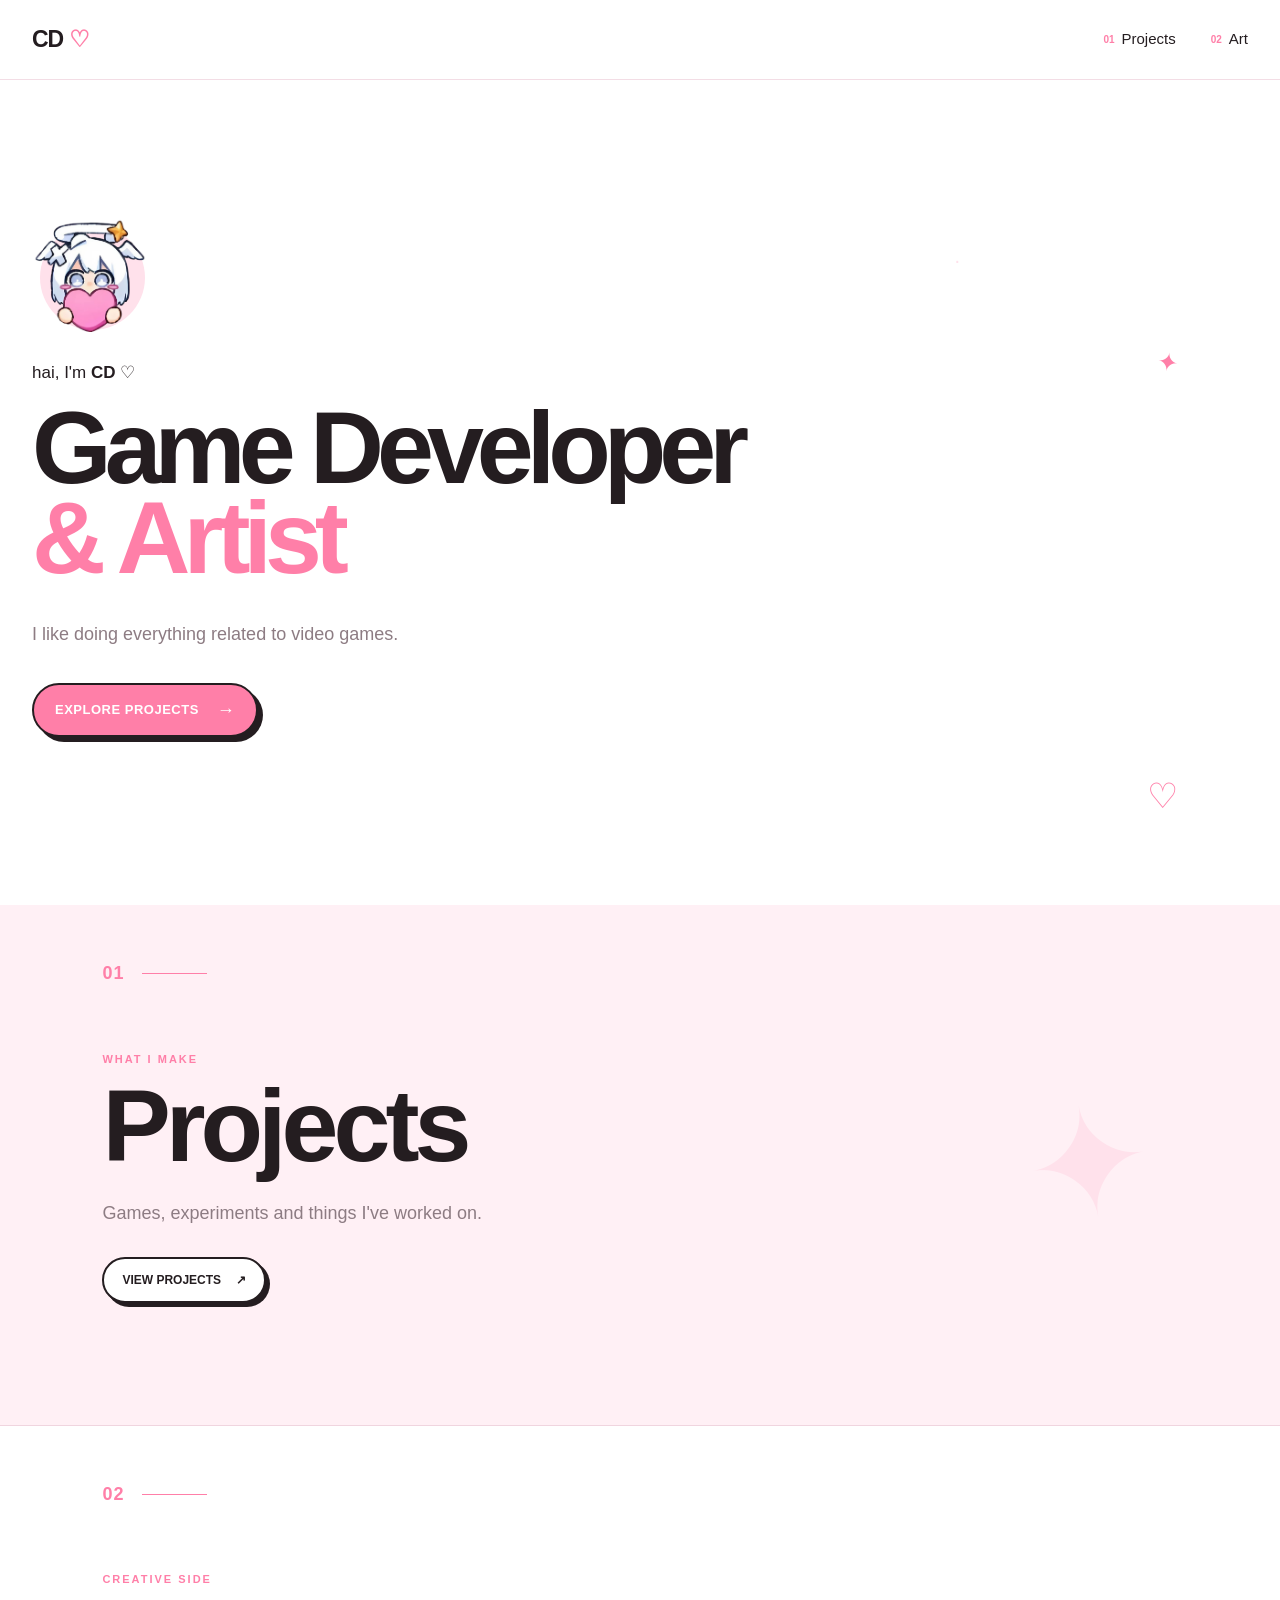
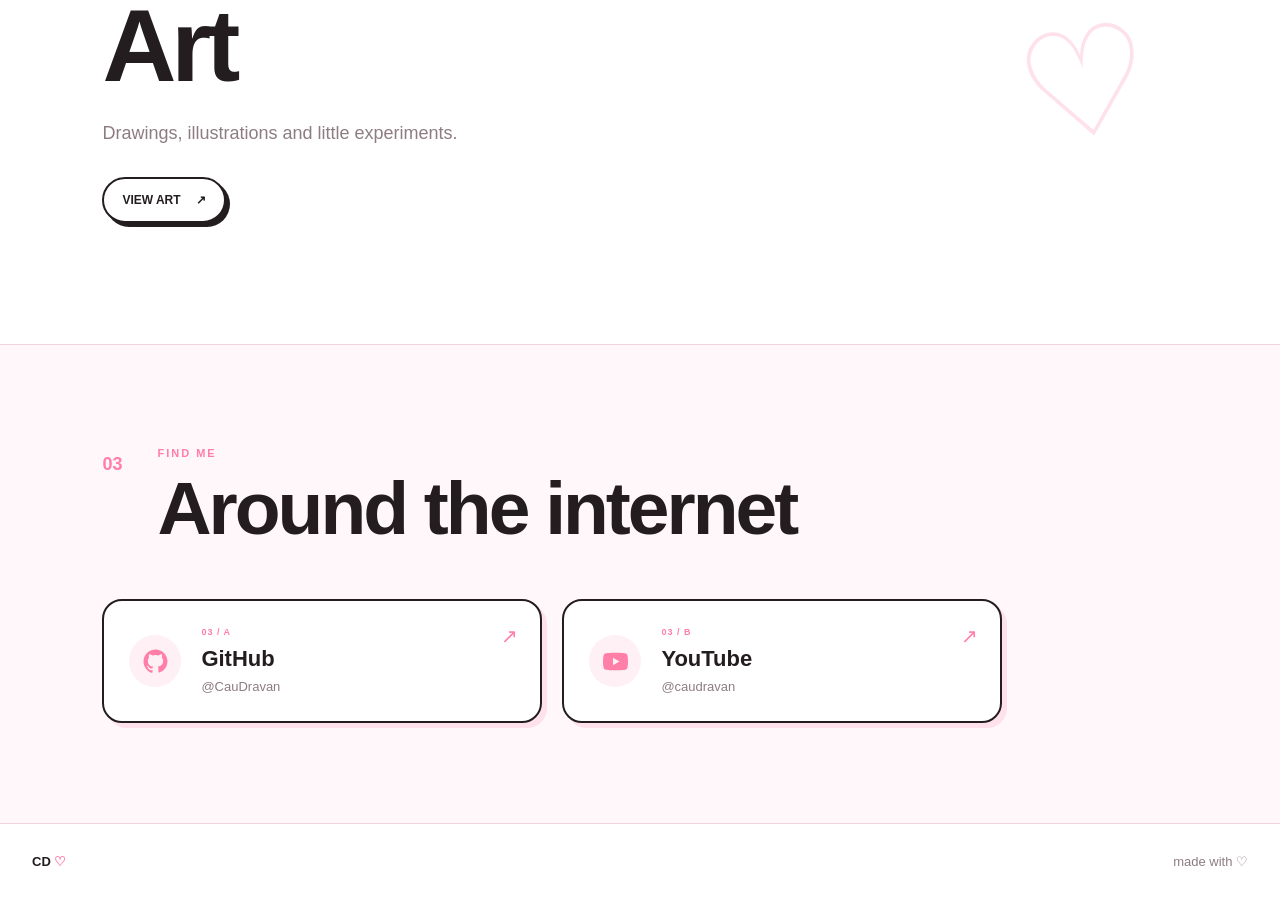
==== index.html @ 85214766 "Refactor code structure for improved readability and maintainability" ====
<!DOCTYPE html>
<html lang="en">
<head>
    <meta charset="UTF-8">
    <meta name="viewport" content="width=device-width, initial-scale=1.0">

    <title>CD ♡</title>

    <!-- Website Icon -->
    <link rel="icon" type="image/png" href="assets/favicon.png">

    <link rel="stylesheet" href="style.css">
</head>

<body>

    <!-- ==================== NAVBAR ==================== -->

    <header class="navbar">
        <a href="index.html" class="logo">
            CD <span>♡</span>
        </a>

        <nav class="nav-links">
            <a href="projects.html">
                <span class="nav-number">01</span>
                Projects
            </a>

            <a href="art.html">
                <span class="nav-number">02</span>
                Art
            </a>
        </nav>
    </header>


    <main>

        <!-- ==================== HERO ==================== -->

        <section class="hero">

            <!-- Decorations -->
            <span class="decoration decoration-1">✦</span>
            <span class="decoration decoration-2">♡</span>
            <span class="decoration decoration-3">·</span>

            <div class="hero-content">

                <div class="avatar-wrapper">
                    <div class="avatar-bg"></div>

                    <img
                        src="assets/avatar.png"
                        alt="CD avatar"
                        class="avatar"
                    >
                </div>

                <p class="hero-greeting">
                    hai, I'm <strong>CD</strong> ♡
                </p>

                <h1>
                    Game Developer
                    <br>
                    <span>& Artist</span>
                </h1>

                <p class="hero-description">
                    I like doing everything related to video games.
                </p>

                <a href="projects.html" class="main-button">
                    <span>EXPLORE PROJECTS</span>
                    <span class="button-arrow">→</span>
                </a>

            </div>

        </section>


        <!-- ==================== PROJECTS ==================== -->

        <section class="feature-section pink-section">

            <div class="section-number">
                01
            </div>

            <div class="section-content">

                <p class="section-label">
                    WHAT I MAKE
                </p>

                <h2>
                    Projects
                </h2>

                <p class="section-description">
                    Games, experiments and things
                    I've worked on.
                </p>

                <a href="projects.html" class="outline-button">
                    VIEW PROJECTS
                    <span>↗</span>
                </a>

            </div>

            <div class="section-decoration">
                ✦
            </div>

        </section>


        <!-- ==================== ART ==================== -->

        <section class="feature-section white-section">

            <div class="section-number">
                02
            </div>

            <div class="section-content">

                <p class="section-label">
                    CREATIVE SIDE
                </p>

                <h2>
                    Art
                </h2>

                <p class="section-description">
                    Drawings, illustrations and
                    little experiments.
                </p>

                <a href="art.html" class="outline-button pink-button">
                    VIEW ART
                    <span>↗</span>
                </a>

            </div>

            <div class="section-decoration">
                ♡
            </div>

        </section>


        <!-- ==================== SOCIAL ==================== -->

        <section class="social-section">

            <div class="social-title">
                <span>03</span>

                <div>
                    <p class="section-label">
                        FIND ME
                    </p>

                    <h2>
                        Around the internet
                    </h2>
                </div>
            </div>


            <div class="social-links">

                <!-- GitHub -->
                <a
                    href="https://github.com/CauDravan"
                    target="_blank"
                    rel="noopener noreferrer"
                    class="social-card"
                >

                    <div class="social-icon">
                        <svg
                            viewBox="0 0 24 24"
                            fill="currentColor"
                            aria-hidden="true"
                        >
                            <path d="M12 .5C5.65.5.5 5.65.5 12c0 5.08 3.29 9.39 7.86 10.91.57.1.78-.25.78-.55v-2.13c-3.2.7-3.87-1.54-3.87-1.54-.52-1.33-1.28-1.68-1.28-1.68-1.04-.71.08-.7.08-.7 1.15.08 1.76 1.18 1.76 1.18 1.02 1.75 2.67 1.25 3.32.95.1-.74.4-1.25.73-1.54-2.55-.29-5.23-1.28-5.23-5.69 0-1.26.45-2.29 1.18-3.1-.12-.29-.51-1.47.11-3.06 0 0 .96-.31 3.15 1.18a10.9 10.9 0 0 1 5.74 0c2.19-1.49 3.15-1.18 3.15-1.18.62 1.59.23 2.77.11 3.06.73.81 1.18 1.84 1.18 3.1 0 4.42-2.69 5.39-5.25 5.67.41.35.78 1.04.78 2.1v3.11c0 .3.21.65.79.54A11.51 11.51 0 0 0 23.5 12C23.5 5.65 18.35.5 12 .5Z"/>
                        </svg>
                    </div>

                    <div class="social-info">
                        <span class="social-number">03 / A</span>
                        <h3>GitHub</h3>
                        <p>@CauDravan</p>
                    </div>

                    <span class="social-arrow">↗</span>

                </a>


                <!-- YouTube -->
                <a
                    href="https://www.youtube.com/@caudravan"
                    target="_blank"
                    rel="noopener noreferrer"
                    class="social-card"
                >

                    <div class="social-icon">
                        <svg
                            viewBox="0 0 24 24"
                            fill="currentColor"
                            aria-hidden="true"
                        >
                            <path d="M23.5 6.2a3 3 0 0 0-2.11-2.12C19.53 3.5 12 3.5 12 3.5s-7.53 0-9.39.58A3 3 0 0 0 .5 6.2 31.2 31.2 0 0 0 0 12a31.2 31.2 0 0 0 .5 5.8 3 3 0 0 0 2.11 2.12c1.86.58 9.39.58 9.39.58s7.53 0 9.39-.58a3 3 0 0 0 2.11-2.12A31.2 31.2 0 0 0 24 12a31.2 31.2 0 0 0-.5-5.8ZM9.6 15.5v-7l6.2 3.5-6.2 3.5Z"/>
                        </svg>
                    </div>

                    <div class="social-info">
                        <span class="social-number">03 / B</span>
                        <h3>YouTube</h3>
                        <p>@caudravan</p>
                    </div>

                    <span class="social-arrow">↗</span>

                </a>

            </div>

        </section>


        <!-- ==================== FOOTER ==================== -->

        <footer>

            <div class="footer-left">
                CD <span>♡</span>
            </div>

            <div class="footer-right">
                made with ♡
            </div>

        </footer>

    </main>


    <script src="script.js"></script>

</body>
</html>
---- style.css ----
/* =========================================================
   RESET
========================================================= */

* {
    margin: 0;
    padding: 0;
    box-sizing: border-box;
}

html {
    scroll-behavior: smooth;
}

body {
    font-family: Arial, Helvetica, sans-serif;

    background: #ffffff;
    color: #241d20;

    line-height: 1.5;

    overflow-x: hidden;
}

a {
    color: inherit;
    text-decoration: none;
}


/* =========================================================
   COLORS
========================================================= */

:root {
    --pink: #ff7fa8;
    --pink-dark: #e95f8d;

    --pink-light: #fff0f5;
    --pink-soft: #ffe1eb;

    --text: #241d20;
    --muted: #8d7c83;

    --border: #f0d5df;

    --white: #ffffff;
}


/* =========================================================
   NAVBAR
========================================================= */

.navbar {
    position: sticky;
    top: 0;

    z-index: 1000;

    width: 100%;

    display: flex;
    align-items: center;
    justify-content: space-between;

    padding: 22px 32px;

    background: rgba(255, 255, 255, 0.88);

    backdrop-filter: blur(14px);
    -webkit-backdrop-filter: blur(14px);

    border-bottom: 1px solid rgba(240, 213, 223, 0.8);
}

.logo {
    font-size: 23px;
    font-weight: 700;

    letter-spacing: -1px;

    transition: 0.2s ease;
}

.logo span {
    color: var(--pink);
}

.logo:hover {
    transform: translateY(-2px);
}

.nav-links {
    display: flex;
    align-items: center;
    gap: 35px;
}

.nav-links a {
    position: relative;

    font-size: 15px;
    font-weight: 500;

    display: flex;
    align-items: center;
    gap: 7px;

    transition: 0.2s ease;
}

.nav-number {
    font-size: 10px;

    color: var(--pink);

    font-weight: 700;
}

.nav-links a::after {
    content: "";

    position: absolute;

    left: 0;
    bottom: -7px;

    width: 0;
    height: 2px;

    background: var(--pink);

    transition: width 0.2s ease;
}

.nav-links a:hover {
    color: var(--pink-dark);
}

.nav-links a:hover::after {
    width: 100%;
}


/* =========================================================
   HERO
========================================================= */

.hero {
    position: relative;

    min-height: calc(100vh - 75px);

    display: flex;
    align-items: center;

    padding: 90px 32px 120px;

    overflow: hidden;
}

.hero-content {
    position: relative;

    max-width: 1100px;

    margin-left: 0;
}


/* Avatar */

.avatar-wrapper {
    position: relative;

    width: 115px;
    height: 115px;

    margin-bottom: 28px;
}

.avatar-bg {
    position: absolute;

    width: 105px;
    height: 105px;

    top: 8px;
    left: 8px;

    background: var(--pink-soft);

    border-radius: 50%;
}

.avatar {
    position: relative;

    width: 115px;
    height: 115px;

    object-fit: contain;

    z-index: 2;
}


/* Greeting */

.hero-greeting {
    font-size: 17px;

    margin-bottom: 17px;

    color: var(--text);
}

.hero-greeting strong {
    font-weight: 700;
}


/* Hero title */

.hero h1 {
    font-size: clamp(65px, 8vw, 125px);

    line-height: 0.88;

    letter-spacing: -7px;

    font-weight: 800;

    margin-bottom: 38px;
}

.hero h1 span {
    color: var(--pink);
}


/* Description */

.hero-description {
    max-width: 500px;

    font-size: 18px;

    color: var(--muted);

    margin-bottom: 35px;
}


/* =========================================================
   MAIN BUTTON
========================================================= */

.main-button {
    display: inline-flex;

    align-items: center;
    justify-content: center;

    gap: 18px;

    padding: 15px 21px;

    background: var(--pink);

    color: white;

    border: 2px solid var(--text);

    border-radius: 999px;

    font-size: 13px;
    font-weight: 700;

    letter-spacing: 0.5px;

    box-shadow: 5px 5px 0 var(--text);

    transition:
        transform 0.2s ease,
        box-shadow 0.2s ease,
        background 0.2s ease;
}

.main-button:hover {
    background: var(--pink-dark);

    transform: translate(3px, 3px);

    box-shadow: 2px 2px 0 var(--text);
}

.button-arrow {
    font-size: 18px;

    line-height: 1;

    transition: transform 0.2s ease;
}

.main-button:hover .button-arrow {
    transform: translateX(4px);
}


/* =========================================================
   DECORATIONS
========================================================= */

.decoration {
    position: absolute;

    color: var(--pink);

    user-select: none;
}

.decoration-1 {
    top: 32%;
    right: 8%;

    font-size: 25px;

    transform: rotate(10deg);
}

.decoration-2 {
    right: 8%;
    bottom: 10%;

    font-size: 35px;
}

.decoration-3 {
    top: 20%;
    right: 25%;

    font-size: 20px;

    color: var(--pink-soft);
}


/* =========================================================
   FEATURE SECTIONS
========================================================= */

.feature-section {
    position: relative;

    min-height: 520px;

    display: flex;
    align-items: center;

    padding: 90px 8vw;

    overflow: hidden;
}


/* Pink section */

.pink-section {
    background: var(--pink-light);
}


/* White section */

.white-section {
    background: white;

    border-top: 1px solid var(--border);
    border-bottom: 1px solid var(--border);
}


/* Section number */

.section-number {
    position: absolute;

    top: 55px;
    left: 8vw;

    font-size: 18px;

    color: var(--pink);

    font-weight: 700;

    letter-spacing: 1px;
}

.section-number::after {
    content: "";

    display: inline-block;

    width: 65px;
    height: 1px;

    margin-left: 12px;

    vertical-align: middle;

    background: var(--pink);
}


/* Content */

.section-content {
    max-width: 600px;

    margin-top: 25px;
}

.section-label {
    font-size: 11px;

    font-weight: 700;

    letter-spacing: 2px;

    color: var(--pink);

    margin-bottom: 12px;
}

.section-content h2 {
    font-size: clamp(60px, 8vw, 110px);

    line-height: 0.9;

    letter-spacing: -5px;

    margin-bottom: 28px;
}

.section-description {
    max-width: 400px;

    font-size: 18px;

    color: var(--muted);

    margin-bottom: 30px;
}


/* =========================================================
   OUTLINE BUTTON
========================================================= */

.outline-button {
    display: inline-flex;

    align-items: center;
    gap: 15px;

    padding: 12px 18px;

    border: 2px solid var(--text);

    border-radius: 999px;

    font-size: 12px;

    font-weight: 700;

    background: white;

    box-shadow: 4px 4px 0 var(--text);

    transition:
        transform 0.2s ease,
        box-shadow 0.2s ease,
        background 0.2s ease;
}

.outline-button:hover {
    transform: translate(3px, 3px);

    box-shadow: 1px 1px 0 var(--text);

    background: var(--pink);
    color: white;
}

.pink-button:hover {
    background: var(--pink);
}


/* Section decoration */

.section-decoration {
    position: absolute;

    right: 10vw;

    font-size: 150px;

    color: var(--pink-soft);

    transform: rotate(-10deg);

    user-select: none;
}


/* =========================================================
   SOCIAL
========================================================= */

.social-section {
    padding: 100px 8vw;

    background: #fff7fa;
}

.social-title {
    display: flex;
    align-items: flex-start;

    gap: 35px;

    margin-bottom: 55px;
}

.social-title > span {
    font-size: 18px;

    color: var(--pink);

    font-weight: 700;

    padding-top: 6px;
}

.social-title h2 {
    font-size: clamp(40px, 6vw, 75px);

    line-height: 0.95;

    letter-spacing: -3px;
}


/* Social cards */

.social-links {
    display: grid;

    grid-template-columns: repeat(2, 1fr);

    gap: 20px;

    max-width: 900px;
}

.social-card {
    position: relative;

    display: flex;
    align-items: center;

    gap: 20px;

    padding: 25px;

    background: white;

    border: 2px solid var(--text);

    border-radius: 20px;

    box-shadow: 5px 5px 0 var(--pink-soft);

    transition:
        transform 0.2s ease,
        box-shadow 0.2s ease;
}

.social-card:hover {
    transform: translate(3px, 3px);

    box-shadow: 2px 2px 0 var(--pink);
}


/* Social icon */

.social-icon {
    width: 52px;
    height: 52px;

    display: flex;
    align-items: center;
    justify-content: center;

    flex-shrink: 0;

    background: var(--pink-light);

    border-radius: 50%;

    color: var(--pink);
}

.social-icon svg {
    width: 25px;
    height: 25px;
}


/* Social text */

.social-info {
    display: flex;
    flex-direction: column;
}

.social-number {
    font-size: 9px;

    color: var(--pink);

    font-weight: 700;

    letter-spacing: 1px;

    margin-bottom: 2px;
}

.social-info h3 {
    font-size: 22px;

    margin-bottom: 2px;
}

.social-info p {
    font-size: 13px;

    color: var(--muted);
}


/* Arrow */

.social-arrow {
    position: absolute;

    top: 20px;
    right: 22px;

    font-size: 20px;

    color: var(--pink);

    transition: transform 0.2s ease;
}

.social-card:hover .social-arrow {
    transform: translate(3px, -3px);
}


/* =========================================================
   FOOTER
========================================================= */

footer {
    display: flex;
    align-items: center;
    justify-content: space-between;

    padding: 28px 32px;

    background: white;

    border-top: 1px solid var(--border);

    font-size: 13px;
}

.footer-left {
    font-weight: 700;
}

.footer-left span {
    color: var(--pink);
}

.footer-right {
    color: var(--muted);
}


/* =========================================================
   MOBILE
========================================================= */

@media (max-width: 700px) {

    .navbar {
        padding: 18px 20px;
    }

    .nav-links {
        gap: 18px;
    }

    .nav-links a {
        font-size: 13px;
    }

    .nav-number {
        display: none;
    }


    /* Hero */

    .hero {
        min-height: auto;

        padding: 70px 22px 100px;
    }

    .hero h1 {
        font-size: clamp(54px, 16vw, 90px);

        letter-spacing: -4px;

        line-height: 0.9;
    }

    .hero-description {
        font-size: 16px;
    }

    .avatar-wrapper {
        width: 90px;
        height: 90px;
    }

    .avatar {
        width: 90px;
        height: 90px;
    }

    .avatar-bg {
        width: 82px;
        height: 82px;
    }


    /* Decorations */

    .decoration-1 {
        right: 10%;
        top: 40%;
    }

    .decoration-2 {
        right: 10%;
        bottom: 5%;
    }

    .decoration-3 {
        display: none;
    }


    /* Sections */

    .feature-section {
        min-height: 450px;

        padding: 90px 22px;
    }

    .section-number {
        left: 22px;
        top: 35px;
    }

    .section-content h2 {
        font-size: 70px;

        letter-spacing: -4px;
    }

    .section-decoration {
        right: 8%;

        font-size: 90px;
    }


    /* Social */

    .social-section {
        padding: 80px 22px;
    }

    .social-title {
        gap: 18px;
    }

    .social-title h2 {
        font-size: 48px;
    }

    .social-links {
        grid-template-columns: 1fr;
    }


    /* Footer */

    footer {
        padding: 25px 22px;
    }
}

.navbar.scrolled {
    box-shadow: 0 5px 20px rgba(80, 40, 50, 0.06);
}
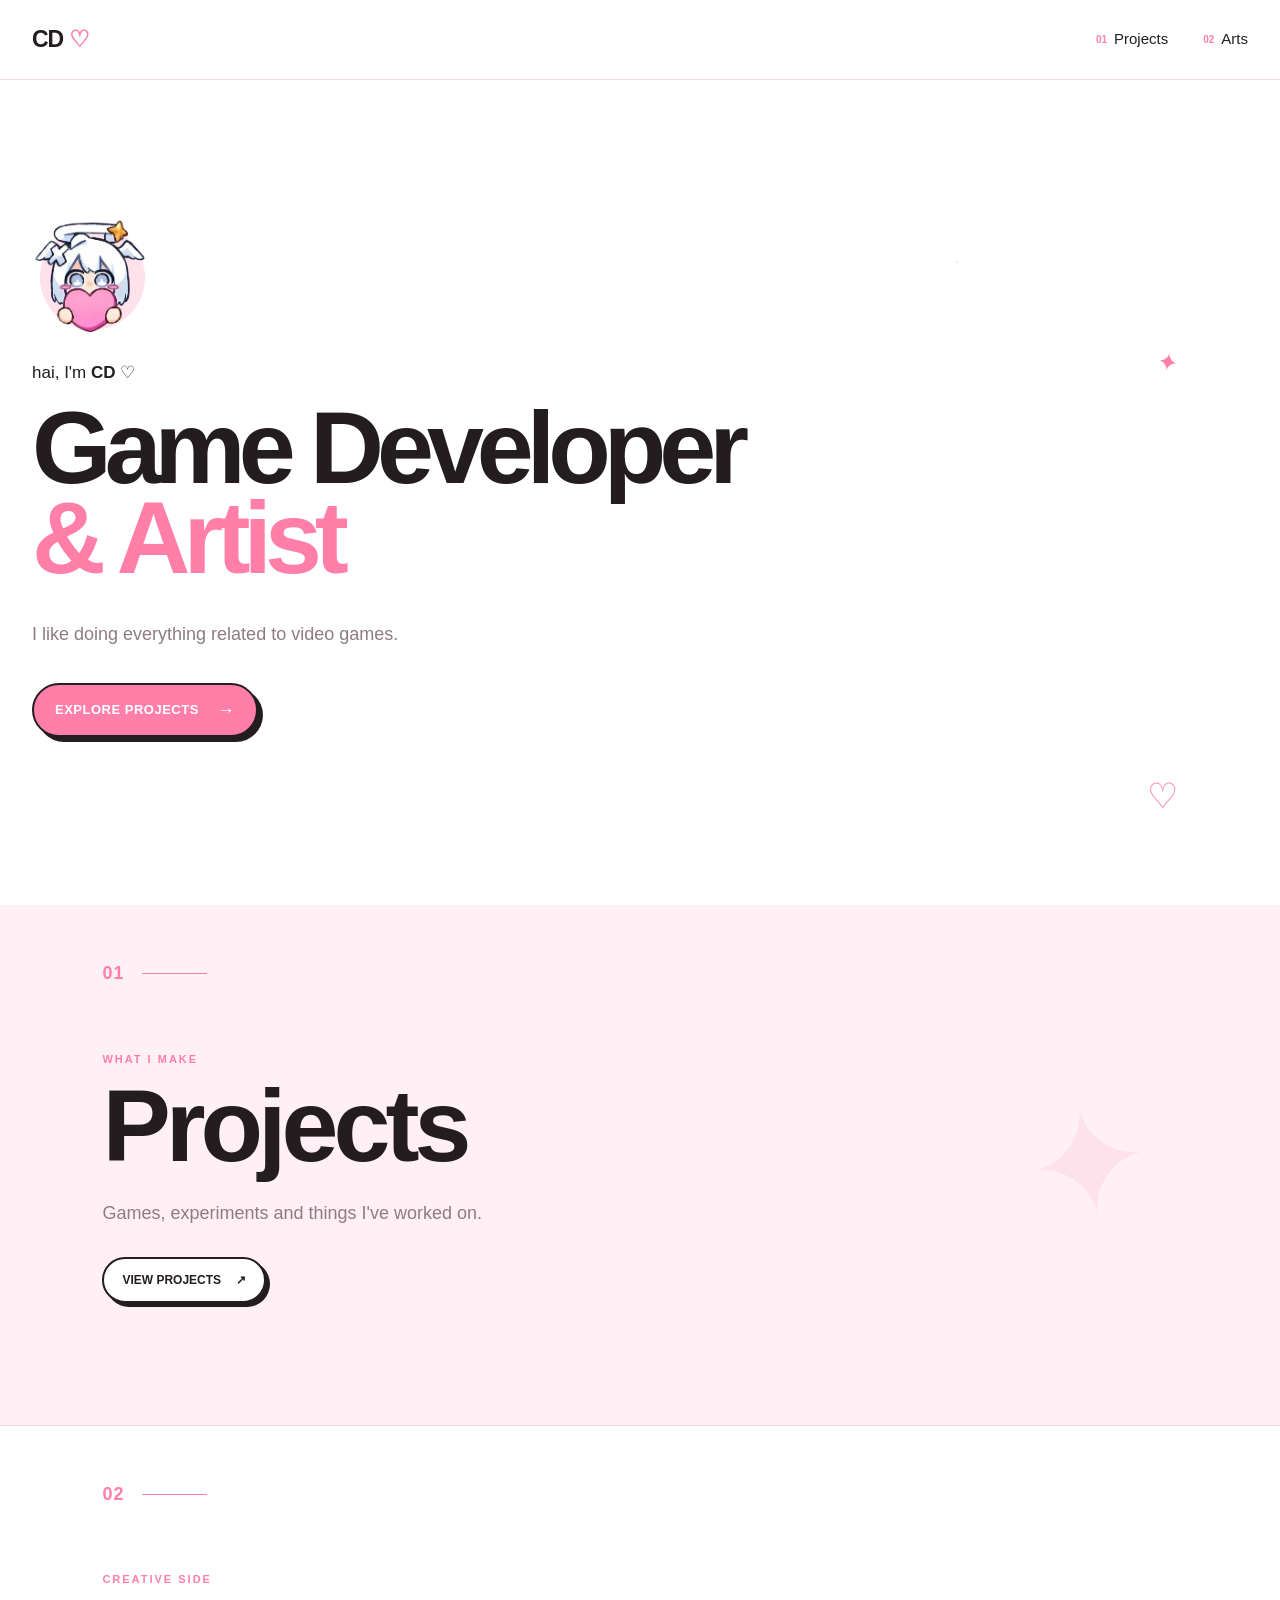
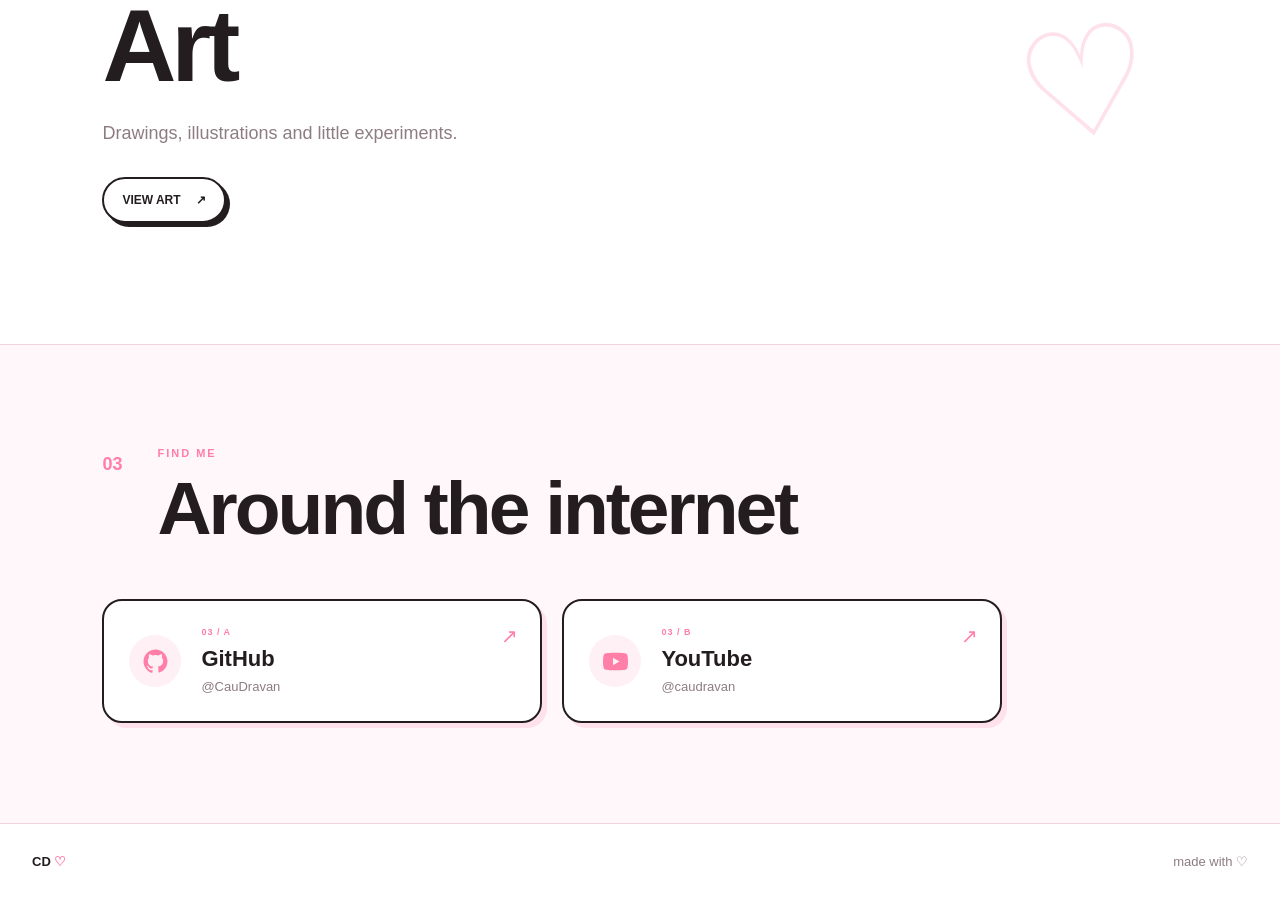
==== commit 92585d77: "Fix typo in URL path for My Avatar(2024) in arts.json and update navigation link text in index.html" ====
--- a/index.html
+++ b/index.html
@@ -27,9 +27,9 @@
                 Projects
             </a>
 
-            <a href="art.html">
+            <a href="arts.html">
                 <span class="nav-number">02</span>
-                Art
+                Arts
             </a>
         </nav>
     </header>
@@ -142,7 +142,7 @@
                     little experiments.
                 </p>
 
-                <a href="art.html" class="outline-button pink-button">
+                <a href="arts.html" class="outline-button pink-button">
                     VIEW ART
                     <span>↗</span>
                 </a>
--- a/style.css
+++ b/style.css
@@ -1,7 +1,3 @@
-/* =========================================================
-   RESET
-========================================================= */
-
 * {
     margin: 0;
     padding: 0;
@@ -14,12 +10,9 @@
 
 body {
     font-family: Arial, Helvetica, sans-serif;
-
     background: #ffffff;
     color: #241d20;
-
     line-height: 1.5;
-
     overflow-x: hidden;
 }
 
@@ -28,6 +21,10 @@
     text-decoration: none;
 }
 
+img {
+    max-width: 100%;
+}
+
 
 /* =========================================================
    COLORS
@@ -36,15 +33,12 @@
 :root {
     --pink: #ff7fa8;
     --pink-dark: #e95f8d;
-
     --pink-light: #fff0f5;
     --pink-soft: #ffe1eb;
 
     --text: #241d20;
     --muted: #8d7c83;
-
     --border: #f0d5df;
-
     --white: #ffffff;
 }
 
@@ -56,7 +50,6 @@
 .navbar {
     position: sticky;
     top: 0;
-
     z-index: 1000;
 
     width: 100%;
@@ -68,7 +61,6 @@
     padding: 22px 32px;
 
     background: rgba(255, 255, 255, 0.88);
-
     backdrop-filter: blur(14px);
     -webkit-backdrop-filter: blur(14px);
 
@@ -78,9 +70,7 @@
 .logo {
     font-size: 23px;
     font-weight: 700;
-
     letter-spacing: -1px;
-
     transition: 0.2s ease;
 }
 
@@ -101,21 +91,19 @@
 .nav-links a {
     position: relative;
 
+    display: flex;
+    align-items: center;
+    gap: 7px;
+
     font-size: 15px;
     font-weight: 500;
 
-    display: flex;
-    align-items: center;
-    gap: 7px;
-
     transition: 0.2s ease;
 }
 
 .nav-number {
     font-size: 10px;
-
-    color: var(--pink);
-
+    color: var(--pink);
     font-weight: 700;
 }
 
@@ -123,7 +111,6 @@
     content: "";
 
     position: absolute;
-
     left: 0;
     bottom: -7px;
 
@@ -139,18 +126,23 @@
     color: var(--pink-dark);
 }
 
-.nav-links a:hover::after {
+.nav-links a:hover::after,
+.nav-links a.active::after {
     width: 100%;
 }
 
+.nav-links a.active {
+    color: var(--pink-dark);
+}
+
 
 /* =========================================================
-   HERO
+   HOMEPAGE COMPATIBILITY
+   Keep the existing index.html visual language.
 ========================================================= */
 
 .hero {
     position: relative;
-
     min-height: calc(100vh - 75px);
 
     display: flex;
@@ -163,21 +155,14 @@
 
 .hero-content {
     position: relative;
-
     max-width: 1100px;
-
     margin-left: 0;
 }
-
-
-/* Avatar */
 
 .avatar-wrapper {
     position: relative;
-
     width: 115px;
     height: 115px;
-
     margin-bottom: 28px;
 }
 
@@ -191,7 +176,6 @@
     left: 8px;
 
     background: var(--pink-soft);
-
     border-radius: 50%;
 }
 
@@ -202,86 +186,54 @@
     height: 115px;
 
     object-fit: contain;
-
     z-index: 2;
 }
-
-
-/* Greeting */
 
 .hero-greeting {
     font-size: 17px;
-
     margin-bottom: 17px;
-
-    color: var(--text);
 }
 
 .hero-greeting strong {
     font-weight: 700;
 }
-
-
-/* Hero title */
 
 .hero h1 {
     font-size: clamp(65px, 8vw, 125px);
-
     line-height: 0.88;
-
     letter-spacing: -7px;
-
     font-weight: 800;
-
     margin-bottom: 38px;
 }
 
 .hero h1 span {
     color: var(--pink);
 }
-
-
-/* Description */
 
 .hero-description {
     max-width: 500px;
-
     font-size: 18px;
-
     color: var(--muted);
-
     margin-bottom: 35px;
 }
 
-
-/* =========================================================
-   MAIN BUTTON
-========================================================= */
-
-.main-button {
+.main-button,
+.outline-button {
     display: inline-flex;
-
     align-items: center;
     justify-content: center;
-
-    gap: 18px;
-
-    padding: 15px 21px;
-
-    background: var(--pink);
-
-    color: white;
+    gap: 15px;
+
+    padding: 12px 18px;
 
     border: 2px solid var(--text);
-
     border-radius: 999px;
 
-    font-size: 13px;
-    font-weight: 700;
-
-    letter-spacing: 0.5px;
-
-    box-shadow: 5px 5px 0 var(--text);
+    font-size: 12px;
+    font-weight: 700;
+
+    background: white;
+    box-shadow: 4px 4px 0 var(--text);
 
     transition:
         transform 0.2s ease,
@@ -289,19 +241,29 @@
         background 0.2s ease;
 }
 
+.main-button {
+    gap: 18px;
+    padding: 15px 21px;
+    background: var(--pink);
+    color: white;
+    font-size: 13px;
+    letter-spacing: 0.5px;
+    box-shadow: 5px 5px 0 var(--text);
+}
+
+.main-button:hover,
+.outline-button:hover {
+    transform: translate(3px, 3px);
+    box-shadow: 1px 1px 0 var(--text);
+}
+
 .main-button:hover {
     background: var(--pink-dark);
-
-    transform: translate(3px, 3px);
-
-    box-shadow: 2px 2px 0 var(--text);
 }
 
 .button-arrow {
     font-size: 18px;
-
     line-height: 1;
-
     transition: transform 0.2s ease;
 }
 
@@ -309,94 +271,61 @@
     transform: translateX(4px);
 }
 
-
-/* =========================================================
-   DECORATIONS
-========================================================= */
-
 .decoration {
     position: absolute;
-
-    color: var(--pink);
-
+    color: var(--pink);
     user-select: none;
 }
 
 .decoration-1 {
     top: 32%;
     right: 8%;
-
     font-size: 25px;
-
     transform: rotate(10deg);
 }
 
 .decoration-2 {
     right: 8%;
     bottom: 10%;
-
     font-size: 35px;
 }
 
 .decoration-3 {
     top: 20%;
     right: 25%;
-
     font-size: 20px;
-
     color: var(--pink-soft);
 }
-
-
-/* =========================================================
-   FEATURE SECTIONS
-========================================================= */
 
 .feature-section {
     position: relative;
-
     min-height: 520px;
 
     display: flex;
     align-items: center;
 
     padding: 90px 8vw;
-
     overflow: hidden;
 }
-
-
-/* Pink section */
 
 .pink-section {
     background: var(--pink-light);
 }
 
-
-/* White section */
-
 .white-section {
     background: white;
-
     border-top: 1px solid var(--border);
     border-bottom: 1px solid var(--border);
 }
 
-
-/* Section number */
-
 .section-number {
     position: absolute;
-
     top: 55px;
     left: 8vw;
 
     font-size: 18px;
-
-    color: var(--pink);
-
-    font-weight: 700;
-
+    color: var(--pink);
+    font-weight: 700;
     letter-spacing: 1px;
 }
 
@@ -409,162 +338,76 @@
     height: 1px;
 
     margin-left: 12px;
-
     vertical-align: middle;
 
     background: var(--pink);
 }
-
-
-/* Content */
 
 .section-content {
     max-width: 600px;
-
     margin-top: 25px;
 }
 
 .section-label {
     font-size: 11px;
-
-    font-weight: 700;
-
+    font-weight: 700;
     letter-spacing: 2px;
-
-    color: var(--pink);
-
+    color: var(--pink);
     margin-bottom: 12px;
 }
 
 .section-content h2 {
     font-size: clamp(60px, 8vw, 110px);
-
     line-height: 0.9;
-
     letter-spacing: -5px;
-
     margin-bottom: 28px;
 }
 
 .section-description {
     max-width: 400px;
-
     font-size: 18px;
-
     color: var(--muted);
-
     margin-bottom: 30px;
 }
-
-
-/* =========================================================
-   OUTLINE BUTTON
-========================================================= */
-
-.outline-button {
-    display: inline-flex;
-
-    align-items: center;
-    gap: 15px;
-
-    padding: 12px 18px;
-
-    border: 2px solid var(--text);
-
-    border-radius: 999px;
-
-    font-size: 12px;
-
-    font-weight: 700;
-
-    background: white;
-
-    box-shadow: 4px 4px 0 var(--text);
-
-    transition:
-        transform 0.2s ease,
-        box-shadow 0.2s ease,
-        background 0.2s ease;
-}
-
-.outline-button:hover {
-    transform: translate(3px, 3px);
-
-    box-shadow: 1px 1px 0 var(--text);
-
-    background: var(--pink);
-    color: white;
-}
-
-.pink-button:hover {
-    background: var(--pink);
-}
-
-
-/* Section decoration */
 
 .section-decoration {
     position: absolute;
-
     right: 10vw;
-
     font-size: 150px;
-
     color: var(--pink-soft);
-
     transform: rotate(-10deg);
-
     user-select: none;
 }
-
-
-/* =========================================================
-   SOCIAL
-========================================================= */
 
 .social-section {
     padding: 100px 8vw;
-
     background: #fff7fa;
 }
 
 .social-title {
     display: flex;
     align-items: flex-start;
-
     gap: 35px;
-
     margin-bottom: 55px;
 }
 
 .social-title > span {
     font-size: 18px;
-
-    color: var(--pink);
-
-    font-weight: 700;
-
+    color: var(--pink);
+    font-weight: 700;
     padding-top: 6px;
 }
 
 .social-title h2 {
     font-size: clamp(40px, 6vw, 75px);
-
     line-height: 0.95;
-
     letter-spacing: -3px;
 }
-
-
-/* Social cards */
 
 .social-links {
     display: grid;
-
     grid-template-columns: repeat(2, 1fr);
-
     gap: 20px;
-
     max-width: 900px;
 }
 
@@ -573,15 +416,12 @@
 
     display: flex;
     align-items: center;
-
     gap: 20px;
 
     padding: 25px;
 
     background: white;
-
     border: 2px solid var(--text);
-
     border-radius: 20px;
 
     box-shadow: 5px 5px 0 var(--pink-soft);
@@ -593,12 +433,8 @@
 
 .social-card:hover {
     transform: translate(3px, 3px);
-
     box-shadow: 2px 2px 0 var(--pink);
 }
-
-
-/* Social icon */
 
 .social-icon {
     width: 52px;
@@ -607,13 +443,10 @@
     display: flex;
     align-items: center;
     justify-content: center;
-
     flex-shrink: 0;
 
     background: var(--pink-light);
-
     border-radius: 50%;
-
     color: var(--pink);
 }
 
@@ -622,9 +455,6 @@
     height: 25px;
 }
 
-
-/* Social text */
-
 .social-info {
     display: flex;
     flex-direction: column;
@@ -632,39 +462,28 @@
 
 .social-number {
     font-size: 9px;
-
-    color: var(--pink);
-
-    font-weight: 700;
-
+    color: var(--pink);
+    font-weight: 700;
     letter-spacing: 1px;
-
     margin-bottom: 2px;
 }
 
 .social-info h3 {
     font-size: 22px;
-
     margin-bottom: 2px;
 }
 
 .social-info p {
     font-size: 13px;
-
     color: var(--muted);
 }
-
-
-/* Arrow */
 
 .social-arrow {
     position: absolute;
-
     top: 20px;
     right: 22px;
 
     font-size: 20px;
-
     color: var(--pink);
 
     transition: transform 0.2s ease;
@@ -687,7 +506,6 @@
     padding: 28px 32px;
 
     background: white;
-
     border-top: 1px solid var(--border);
 
     font-size: 13px;
@@ -707,8 +525,360 @@
 
 
 /* =========================================================
-   MOBILE
+   LISTING HEADER
 ========================================================= */
+
+.listing-header {
+    display: flex;
+    align-items: flex-start;
+    gap: 35px;
+
+    padding: 100px 8vw 55px;
+}
+
+.listing-number {
+    font-size: 18px;
+    color: var(--pink);
+    font-weight: 700;
+    padding-top: 8px;
+}
+
+.listing-number::after {
+    content: "";
+
+    display: inline-block;
+
+    width: 60px;
+    height: 1px;
+
+    margin-left: 12px;
+    vertical-align: middle;
+
+    background: var(--pink);
+}
+
+.listing-header h1 {
+    font-size: clamp(65px, 9vw, 120px);
+    line-height: 0.85;
+    letter-spacing: -6px;
+}
+
+
+/* =========================================================
+   SEARCH
+========================================================= */
+
+.search-section {
+    padding: 0 8vw 55px;
+}
+
+.search-box {
+    position: relative;
+    max-width: 700px;
+}
+
+.search-box svg {
+    position: absolute;
+
+    left: 18px;
+    top: 50%;
+
+    width: 20px;
+    height: 20px;
+
+    transform: translateY(-50%);
+
+    color: var(--pink);
+}
+
+.search-box input {
+    width: 100%;
+
+    padding: 17px 20px 17px 52px;
+
+    border: 2px solid var(--border);
+    border-radius: 999px;
+    outline: none;
+
+    background: var(--pink-light);
+    color: var(--text);
+
+    font-family: inherit;
+    font-size: 15px;
+
+    transition: 0.2s ease;
+}
+
+.search-box input::placeholder {
+    color: var(--muted);
+}
+
+.search-box input:focus {
+    border-color: var(--pink);
+    background: white;
+    box-shadow: 4px 4px 0 var(--pink-soft);
+}
+
+
+/* =========================================================
+   PROJECT CARDS
+========================================================= */
+
+.cards-section {
+    padding: 0 8vw 120px;
+}
+
+.cards-grid {
+    display: grid;
+    grid-template-columns: repeat(4, 1fr);
+    gap: 20px;
+}
+
+.project-card {
+    --project-color: var(--pink);
+
+    display: block;
+
+    min-width: 0;
+
+    background: white;
+
+    border: 2px solid var(--text);
+    border-radius: 16px;
+    overflow: hidden;
+
+    box-shadow: 4px 4px 0 var(--project-color);
+
+    transition:
+        transform 0.2s ease,
+        box-shadow 0.2s ease;
+}
+
+.project-card:hover {
+    transform: translate(3px, 3px);
+    box-shadow: 1px 1px 0 var(--project-color);
+}
+
+.project-card .card-image {
+    width: 100%;
+    aspect-ratio: 16 / 9;
+    overflow: hidden;
+    background: var(--project-color);
+}
+
+.project-card .card-image img {
+    width: 100%;
+    height: 100%;
+
+    object-fit: cover;
+    display: block;
+
+    transition: transform 0.3s ease;
+}
+
+.project-card:hover .card-image img {
+    transform: scale(1.04);
+}
+
+.project-card .card-info {
+    padding: 15px 17px 17px;
+}
+
+.project-card .card-topline {
+    display: flex;
+    align-items: center;
+    justify-content: space-between;
+
+    gap: 10px;
+
+    margin-bottom: 5px;
+}
+
+.project-card .card-number {
+    color: var(--project-color);
+
+    font-size: 10px;
+    font-weight: 700;
+    letter-spacing: 1px;
+}
+
+.project-card .card-status {
+    padding: 3px 7px;
+
+    border: 1px solid var(--project-color);
+    border-radius: 999px;
+
+    color: var(--project-color);
+
+    font-size: 9px;
+    font-weight: 700;
+    white-space: nowrap;
+}
+
+.project-card .card-info h2 {
+    font-size: 18px;
+    line-height: 1.15;
+    margin-bottom: 5px;
+}
+
+.project-card .card-info p {
+    font-size: 12px;
+    color: var(--muted);
+}
+
+.project-card .card-tags {
+    margin-top: 10px;
+
+    font-size: 10px;
+    color: var(--muted);
+}
+
+
+/* =========================================================
+   ART GALLERY
+   Natural image ratio — no forced aspect-ratio.
+========================================================= */
+
+.art-gallery {
+    columns: 4 220px;
+    column-gap: 20px;
+
+    padding: 0 8vw 120px;
+}
+
+.art-item {
+    position: relative;
+
+    display: block;
+    width: 100%;
+
+    margin-bottom: 20px;
+
+    break-inside: avoid;
+
+    overflow: hidden;
+    border-radius: 14px;
+
+    background: var(--pink-light);
+}
+
+.art-item img {
+    display: block;
+
+    width: 100%;
+    height: auto;
+
+    transition:
+        transform 0.4s ease,
+        filter 0.3s ease;
+}
+
+.art-item:hover img {
+    transform: scale(1.03);
+    filter: brightness(0.8);
+}
+
+.art-overlay {
+    position: absolute;
+
+    left: 0;
+    right: 0;
+    bottom: 0;
+
+    display: flex;
+    align-items: flex-end;
+    justify-content: space-between;
+
+    min-height: 35%;
+
+    padding: 18px;
+
+    color: white;
+
+    opacity: 0;
+
+    background: linear-gradient(
+        transparent,
+        rgba(30, 20, 25, 0.75)
+    );
+
+    transition: opacity 0.25s ease;
+}
+
+.art-item:hover .art-overlay {
+    opacity: 1;
+}
+
+.art-overlay > span {
+    font-size: 11px;
+    font-weight: 700;
+}
+
+.art-overlay div {
+    display: flex;
+    flex-direction: column;
+
+    margin-right: auto;
+    margin-left: 12px;
+}
+
+.art-overlay strong {
+    font-size: 14px;
+}
+
+.art-overlay small {
+    font-size: 10px;
+    opacity: 0.75;
+}
+
+
+/* =========================================================
+   NO RESULTS
+========================================================= */
+
+.no-results {
+    display: none;
+
+    padding: 70px 8vw;
+
+    text-align: center;
+
+    color: var(--muted);
+    font-size: 15px;
+}
+
+.no-results.show {
+    display: block;
+}
+
+
+/* =========================================================
+   RESPONSIVE
+========================================================= */
+
+@media (max-width: 1000px) {
+    .cards-grid {
+        grid-template-columns: repeat(3, 1fr);
+    }
+}
+
+@media (max-width: 900px) {
+    .cards-grid {
+        grid-template-columns: repeat(2, 1fr);
+    }
+}
+
+@media (max-width: 750px) {
+    .art-gallery {
+        columns: 2 150px;
+        column-gap: 12px;
+        padding: 0 22px 80px;
+    }
+
+    .art-item {
+        margin-bottom: 12px;
+    }
+}
 
 @media (max-width: 700px) {
 
@@ -728,20 +898,14 @@
         display: none;
     }
 
-
-    /* Hero */
-
     .hero {
         min-height: auto;
-
         padding: 70px 22px 100px;
     }
 
     .hero h1 {
         font-size: clamp(54px, 16vw, 90px);
-
         letter-spacing: -4px;
-
         line-height: 0.9;
     }
 
@@ -764,9 +928,6 @@
         height: 82px;
     }
 
-
-    /* Decorations */
-
     .decoration-1 {
         right: 10%;
         top: 40%;
@@ -781,12 +942,8 @@
         display: none;
     }
 
-
-    /* Sections */
-
     .feature-section {
         min-height: 450px;
-
         padding: 90px 22px;
     }
 
@@ -797,18 +954,13 @@
 
     .section-content h2 {
         font-size: 70px;
-
         letter-spacing: -4px;
     }
 
     .section-decoration {
         right: 8%;
-
         font-size: 90px;
     }
-
-
-    /* Social */
 
     .social-section {
         padding: 80px 22px;
@@ -826,14 +978,44 @@
         grid-template-columns: 1fr;
     }
 
-
-    /* Footer */
-
     footer {
         padding: 25px 22px;
     }
-}
-
-.navbar.scrolled {
-    box-shadow: 0 5px 20px rgba(80, 40, 50, 0.06);
+
+    .listing-header {
+        padding: 70px 22px 40px;
+        gap: 18px;
+    }
+
+    .listing-number {
+        font-size: 14px;
+    }
+
+    .listing-number::after {
+        width: 30px;
+    }
+
+    .listing-header h1 {
+        font-size: 65px;
+        letter-spacing: -4px;
+    }
+
+    .search-section {
+        padding: 0 22px 40px;
+    }
+
+    .cards-section {
+        padding: 0 22px 80px;
+    }
+
+    .cards-grid {
+        grid-template-columns: 1fr;
+        gap: 20px;
+    }
+}
+
+@media (max-width: 450px) {
+    .art-gallery {
+        columns: 1;
+    }
 }
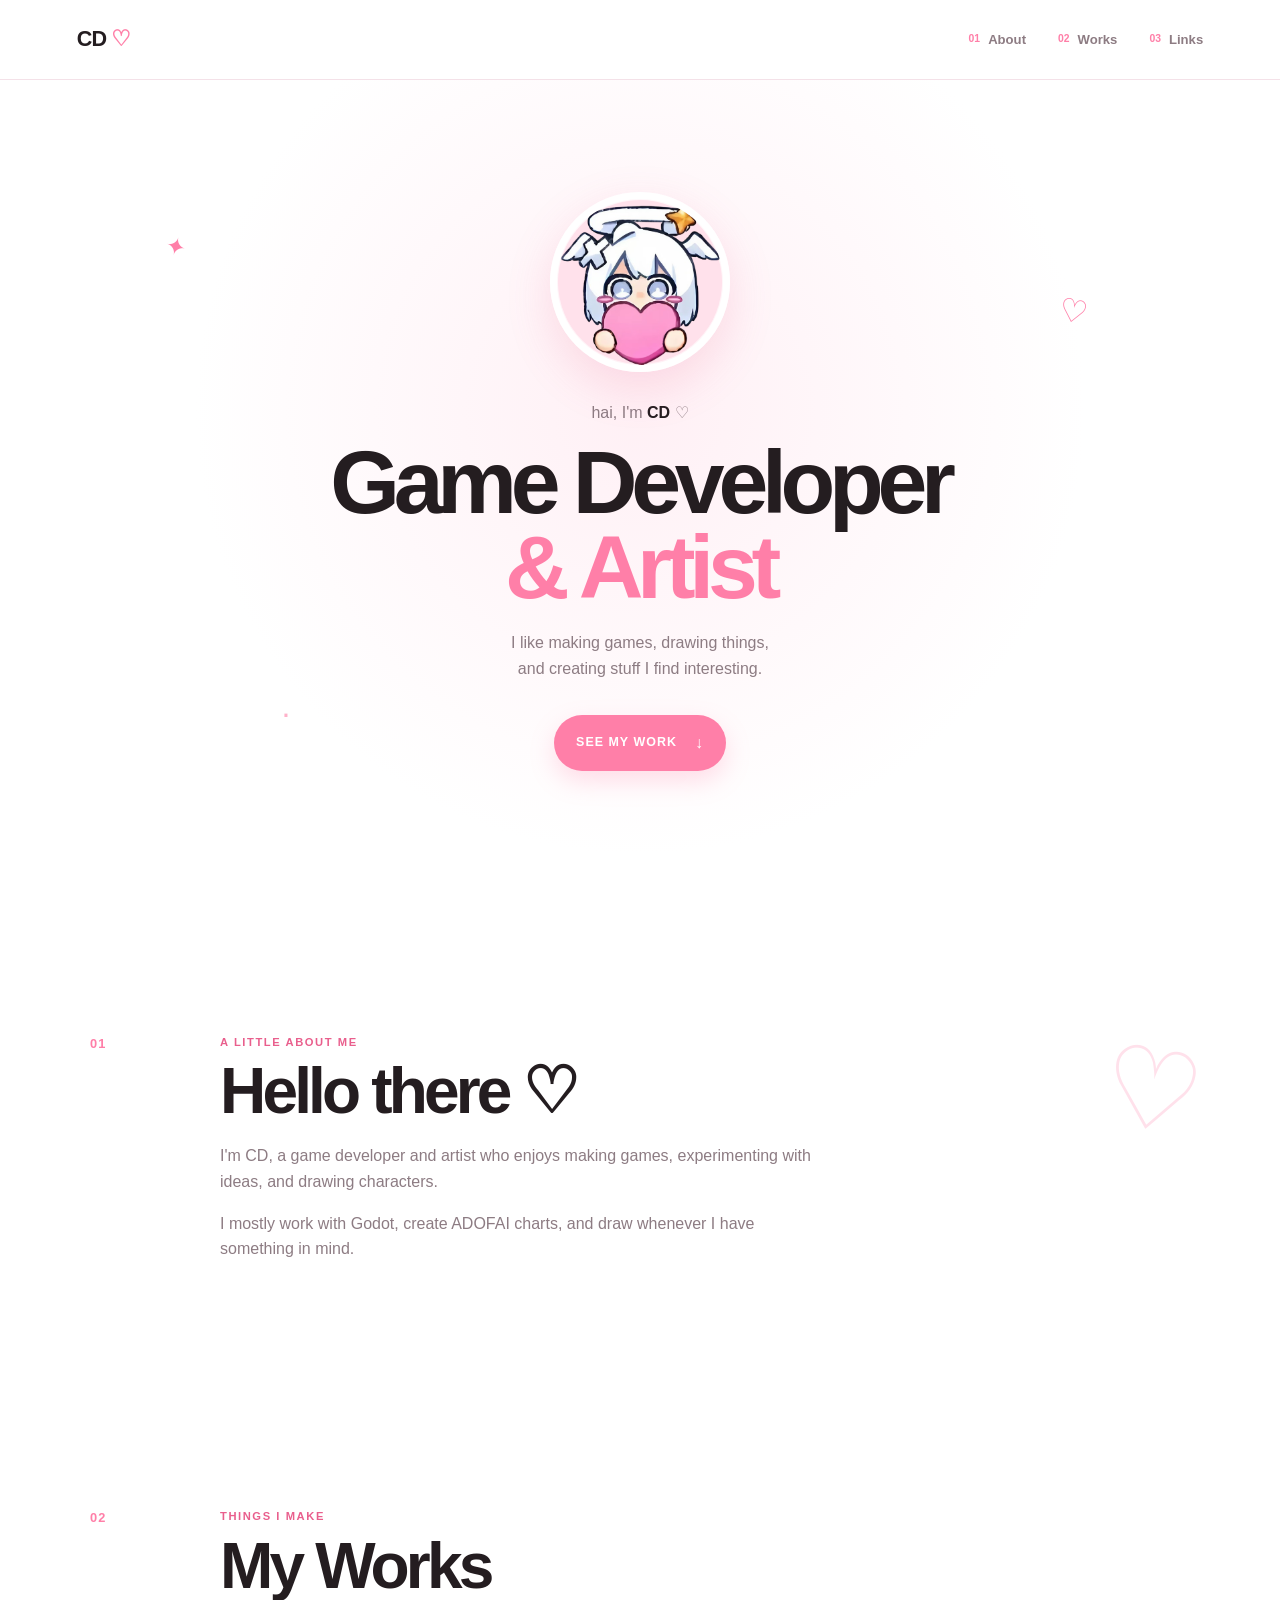
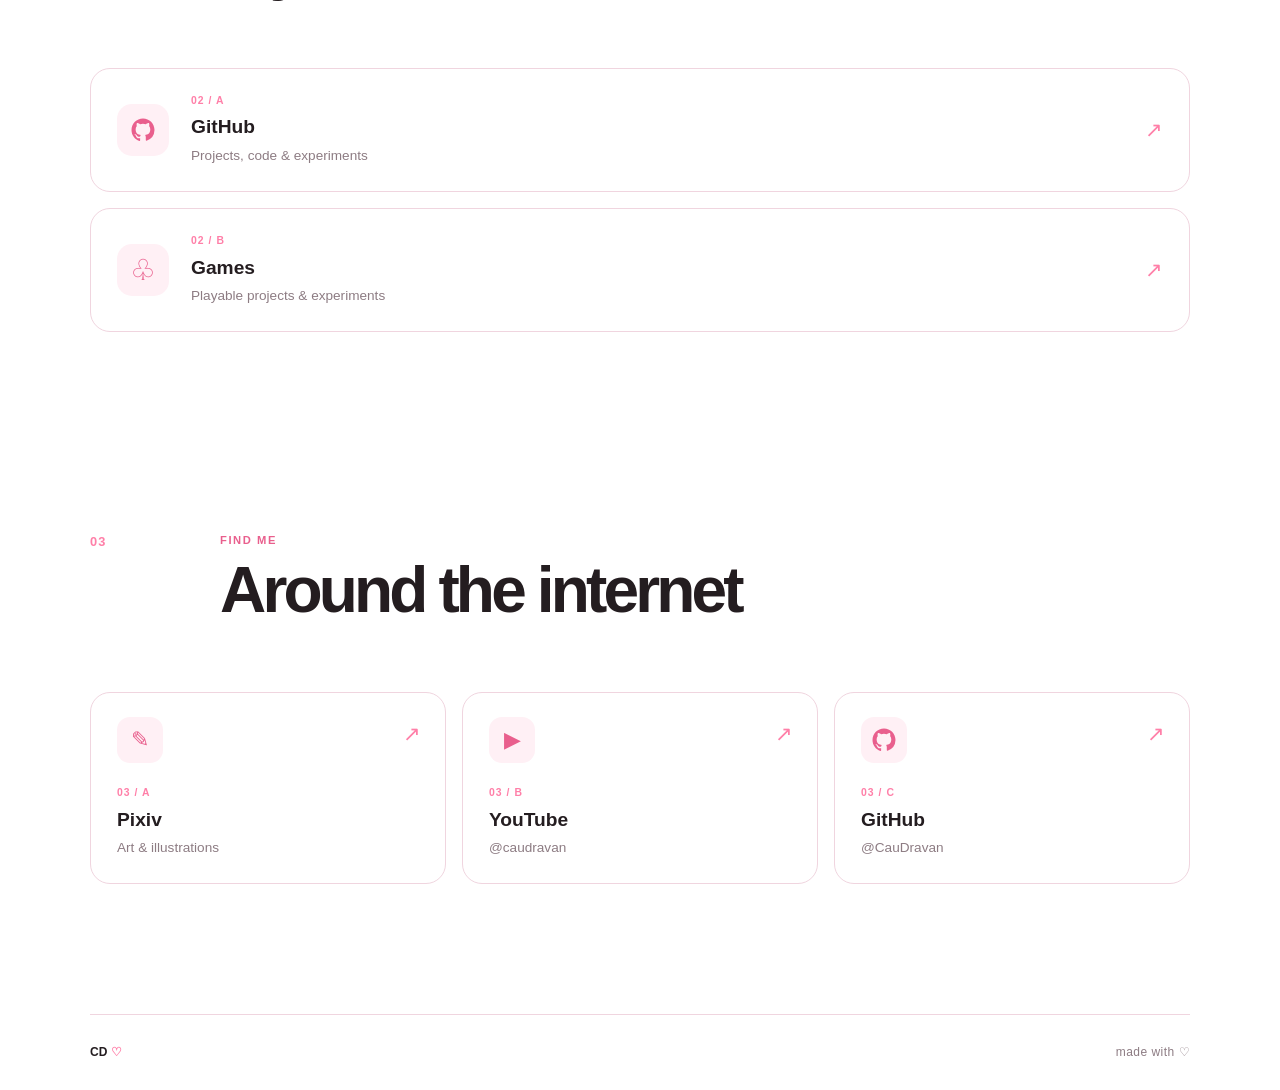
==== commit 6bb39534: "refactor: remove ADOFAI charts HTML file and streamline JavaScript functionality - Deleted the `adof" ====
--- a/index.html
+++ b/index.html
@@ -6,9 +6,7 @@
 
     <title>CD ♡</title>
 
-    <!-- Website Icon -->
     <link rel="icon" type="image/png" href="assets/favicon.png">
-
     <link rel="stylesheet" href="style.css">
 </head>
 
@@ -17,31 +15,37 @@
     <!-- ==================== NAVBAR ==================== -->
 
     <header class="navbar">
-        <a href="index.html" class="logo">
+
+        <a href="#top" class="logo">
             CD <span>♡</span>
         </a>
 
         <nav class="nav-links">
-            <a href="projects.html">
-                <span class="nav-number">01</span>
-                Projects
+            <a href="#about">
+                <span>01</span>
+                About
             </a>
 
-            <a href="arts.html">
-                <span class="nav-number">02</span>
-                Arts
+            <a href="#works">
+                <span>02</span>
+                Works
+            </a>
+
+            <a href="#links">
+                <span>03</span>
+                Links
             </a>
         </nav>
+
     </header>
 
 
-    <main>
+    <main id="top">
 
         <!-- ==================== HERO ==================== -->
 
         <section class="hero">
 
-            <!-- Decorations -->
             <span class="decoration decoration-1">✦</span>
             <span class="decoration decoration-2">♡</span>
             <span class="decoration decoration-3">·</span>
@@ -69,12 +73,14 @@
                 </h1>
 
                 <p class="hero-description">
-                    I like doing everything related to video games.
-                </p>
-
-                <a href="projects.html" class="main-button">
-                    <span>EXPLORE PROJECTS</span>
-                    <span class="button-arrow">→</span>
+                    I like making games, drawing things,
+                    <br>
+                    and creating stuff I find interesting.
+                </p>
+
+                <a href="#works" class="main-button">
+                    <span>SEE MY WORK</span>
+                    <span class="button-arrow">↓</span>
                 </a>
 
             </div>
@@ -82,9 +88,9 @@
         </section>
 
 
-        <!-- ==================== PROJECTS ==================== -->
-
-        <section class="feature-section pink-section">
+        <!-- ==================== ABOUT ==================== -->
+
+        <section class="about-section" id="about">
 
             <div class="section-number">
                 01
@@ -93,59 +99,24 @@
             <div class="section-content">
 
                 <p class="section-label">
-                    WHAT I MAKE
+                    A LITTLE ABOUT ME
                 </p>
 
                 <h2>
-                    Projects
+                    Hello there ♡
                 </h2>
 
                 <p class="section-description">
-                    Games, experiments and things
-                    I've worked on.
-                </p>
-
-                <a href="projects.html" class="outline-button">
-                    VIEW PROJECTS
-                    <span>↗</span>
-                </a>
-
-            </div>
-
-            <div class="section-decoration">
-                ✦
-            </div>
-
-        </section>
-
-
-        <!-- ==================== ART ==================== -->
-
-        <section class="feature-section white-section">
-
-            <div class="section-number">
-                02
-            </div>
-
-            <div class="section-content">
-
-                <p class="section-label">
-                    CREATIVE SIDE
-                </p>
-
-                <h2>
-                    Art
-                </h2>
+                    I'm CD, a game developer and artist
+                    who enjoys making games, experimenting
+                    with ideas, and drawing characters.
+                </p>
 
                 <p class="section-description">
-                    Drawings, illustrations and
-                    little experiments.
-                </p>
-
-                <a href="arts.html" class="outline-button pink-button">
-                    VIEW ART
-                    <span>↗</span>
-                </a>
+                    I mostly work with Godot, create
+                    ADOFAI charts, and draw whenever
+                    I have something in mind.
+                </p>
 
             </div>
 
@@ -156,12 +127,98 @@
         </section>
 
 
-        <!-- ==================== SOCIAL ==================== -->
-
-        <section class="social-section">
-
-            <div class="social-title">
-                <span>03</span>
+        <!-- ==================== WORKS ==================== -->
+
+        <section class="works-section" id="works">
+
+            <div class="section-heading">
+
+                <div class="section-number">
+                    02
+                </div>
+
+                <div>
+                    <p class="section-label">
+                        THINGS I MAKE
+                    </p>
+
+                    <h2>
+                        My Works
+                    </h2>
+                </div>
+
+            </div>
+
+
+            <div class="work-links">
+
+                <!-- GitHub -->
+
+                <a
+                    href="https://github.com/CauDravan"
+                    target="_blank"
+                    rel="noopener noreferrer"
+                    class="work-card"
+                >
+
+                    <div class="work-icon">
+                        <svg
+                            viewBox="0 0 24 24"
+                            fill="currentColor"
+                            aria-hidden="true"
+                        >
+                            <path d="M12 .5C5.65.5.5 5.65.5 12c0 5.08 3.29 9.39 7.86 10.91.57.1.78-.25.78-.55v-2.13c-3.2.7-3.87-1.54-3.87-1.54-.52-1.33-1.28-1.68-1.28-1.68-1.04-.71.08-.7.08-.7 1.15.08 1.76 1.18 1.76 1.18 1.02 1.75 2.67 1.25 3.32.95.1-.74.4-1.25.73-1.54-2.55-.29-5.23-1.28-5.23-5.69 0-1.26.45-2.29 1.18-3.1-.12-.29-.51-1.47.11-3.06 0 0 .96-.31 3.15 1.18a10.9 10.9 0 0 1 5.74 0c2.19-1.49 3.15-1.18 3.15-1.18.62 1.59.23 2.77.11 3.06.73.81 1.18 1.84 1.18 3.1 0 4.42-2.69 5.39-5.25 5.67.41.35.78 1.04.78 2.1v3.11c0 .3.21.65.79.54A11.51 11.51 0 0 0 23.5 12C23.5 5.65 18.35.5 12 .5Z"/>
+                        </svg>
+                    </div>
+
+                    <div class="work-info">
+                        <span class="work-number">02 / A</span>
+                        <h3>GitHub</h3>
+                        <p>Projects, code & experiments</p>
+                    </div>
+
+                    <span class="work-arrow">↗</span>
+
+                </a>
+
+
+                <!-- itch.io -->
+
+                <a
+                    href="https://itch.io/"
+                    target="_blank"
+                    rel="noopener noreferrer"
+                    class="work-card"
+                >
+
+                    <div class="work-icon text-icon">
+                        ♧
+                    </div>
+
+                    <div class="work-info">
+                        <span class="work-number">02 / B</span>
+                        <h3>Games</h3>
+                        <p>Playable projects & experiments</p>
+                    </div>
+
+                    <span class="work-arrow">↗</span>
+
+                </a>
+
+            </div>
+
+        </section>
+
+
+        <!-- ==================== LINKS ==================== -->
+
+        <section class="links-section" id="links">
+
+            <div class="section-heading">
+
+                <div class="section-number">
+                    03
+                </div>
 
                 <div>
                     <p class="section-label">
@@ -172,12 +229,62 @@
                         Around the internet
                     </h2>
                 </div>
+
             </div>
 
 
             <div class="social-links">
 
+                <!-- Art -->
+
+                <a
+                    href="https://www.pixiv.net/"
+                    target="_blank"
+                    rel="noopener noreferrer"
+                    class="social-card"
+                >
+
+                    <div class="social-icon">
+                        ✎
+                    </div>
+
+                    <div class="social-info">
+                        <span class="social-number">03 / A</span>
+                        <h3>Pixiv</h3>
+                        <p>Art & illustrations</p>
+                    </div>
+
+                    <span class="social-arrow">↗</span>
+
+                </a>
+
+
+                <!-- YouTube -->
+
+                <a
+                    href="https://www.youtube.com/@caudravan"
+                    target="_blank"
+                    rel="noopener noreferrer"
+                    class="social-card"
+                >
+
+                    <div class="social-icon">
+                        ▶
+                    </div>
+
+                    <div class="social-info">
+                        <span class="social-number">03 / B</span>
+                        <h3>YouTube</h3>
+                        <p>@caudravan</p>
+                    </div>
+
+                    <span class="social-arrow">↗</span>
+
+                </a>
+
+
                 <!-- GitHub -->
+
                 <a
                     href="https://github.com/CauDravan"
                     target="_blank"
@@ -196,7 +303,7 @@
                     </div>
 
                     <div class="social-info">
-                        <span class="social-number">03 / A</span>
+                        <span class="social-number">03 / C</span>
                         <h3>GitHub</h3>
                         <p>@CauDravan</p>
                     </div>
@@ -205,35 +312,6 @@
 
                 </a>
 
-
-                <!-- YouTube -->
-                <a
-                    href="https://www.youtube.com/@caudravan"
-                    target="_blank"
-                    rel="noopener noreferrer"
-                    class="social-card"
-                >
-
-                    <div class="social-icon">
-                        <svg
-                            viewBox="0 0 24 24"
-                            fill="currentColor"
-                            aria-hidden="true"
-                        >
-                            <path d="M23.5 6.2a3 3 0 0 0-2.11-2.12C19.53 3.5 12 3.5 12 3.5s-7.53 0-9.39.58A3 3 0 0 0 .5 6.2 31.2 31.2 0 0 0 0 12a31.2 31.2 0 0 0 .5 5.8 3 3 0 0 0 2.11 2.12c1.86.58 9.39.58 9.39.58s7.53 0 9.39-.58a3 3 0 0 0 2.11-2.12A31.2 31.2 0 0 0 24 12a31.2 31.2 0 0 0-.5-5.8ZM9.6 15.5v-7l6.2 3.5-6.2 3.5Z"/>
-                        </svg>
-                    </div>
-
-                    <div class="social-info">
-                        <span class="social-number">03 / B</span>
-                        <h3>YouTube</h3>
-                        <p>@caudravan</p>
-                    </div>
-
-                    <span class="social-arrow">↗</span>
-
-                </a>
-
             </div>
 
         </section>
--- a/style.css
+++ b/style.css
@@ -1,33 +1,5 @@
-* {
-    margin: 0;
-    padding: 0;
-    box-sizing: border-box;
-}
-
-html {
-    scroll-behavior: smooth;
-}
-
-body {
-    font-family: Arial, Helvetica, sans-serif;
-    background: #ffffff;
-    color: #241d20;
-    line-height: 1.5;
-    overflow-x: hidden;
-}
-
-a {
-    color: inherit;
-    text-decoration: none;
-}
-
-img {
-    max-width: 100%;
-}
-
-
-/* =========================================================
-   COLORS
+/* =========================================================
+   ROOT
 ========================================================= */
 
 :root {
@@ -36,10 +8,54 @@
     --pink-light: #fff0f5;
     --pink-soft: #ffe1eb;
 
+    --white: #ffffff;
     --text: #241d20;
     --muted: #8d7c83;
     --border: #f0d5df;
-    --white: #ffffff;
+
+    --radius: 20px;
+    --max-width: 1100px;
+}
+
+
+/* =========================================================
+   RESET
+========================================================= */
+
+* {
+    margin: 0;
+    padding: 0;
+    box-sizing: border-box;
+}
+
+html {
+    scroll-behavior: smooth;
+}
+
+body {
+    font-family:
+        Inter,
+        -apple-system,
+        BlinkMacSystemFont,
+        "Segoe UI",
+        sans-serif;
+
+    background: var(--white);
+    color: var(--text);
+
+    line-height: 1.6;
+
+    overflow-x: hidden;
+}
+
+a {
+    color: inherit;
+    text-decoration: none;
+}
+
+button,
+input {
+    font: inherit;
 }
 
 
@@ -50,469 +66,531 @@
 .navbar {
     position: sticky;
     top: 0;
-    z-index: 1000;
+    z-index: 100;
 
     width: 100%;
 
+    display: flex;
+    justify-content: space-between;
+    align-items: center;
+
+    padding: 22px 6vw;
+
+    background: rgba(255, 255, 255, 0.88);
+    backdrop-filter: blur(14px);
+
+    border-bottom: 1px solid rgba(240, 213, 223, 0.7);
+}
+
+.logo {
+    font-size: 1.35rem;
+    font-weight: 800;
+    letter-spacing: -0.04em;
+}
+
+.logo span {
+    color: var(--pink);
+}
+
+.nav-links {
+    display: flex;
+    gap: 32px;
+}
+
+.nav-links a {
     display: flex;
     align-items: center;
-    justify-content: space-between;
-
-    padding: 22px 32px;
-
-    background: rgba(255, 255, 255, 0.88);
-    backdrop-filter: blur(14px);
-    -webkit-backdrop-filter: blur(14px);
-
-    border-bottom: 1px solid rgba(240, 213, 223, 0.8);
-}
-
-.logo {
-    font-size: 23px;
+    gap: 8px;
+
+    color: var(--muted);
+
+    font-size: 0.82rem;
     font-weight: 700;
-    letter-spacing: -1px;
-    transition: 0.2s ease;
-}
-
-.logo span {
+
+    transition:
+        color 0.2s ease,
+        transform 0.2s ease;
+}
+
+.nav-links a span {
     color: var(--pink);
-}
-
-.logo:hover {
-    transform: translateY(-2px);
-}
-
-.nav-links {
+    font-size: 0.65rem;
+}
+
+.nav-links a:hover {
+    color: var(--text);
+    transform: translateY(-1px);
+}
+
+
+/* =========================================================
+   HERO
+========================================================= */
+
+.hero {
+    position: relative;
+
+    min-height: calc(100vh - 76px);
+
+    display: flex;
+    justify-content: center;
+    align-items: center;
+
+    padding: 100px 24px 120px;
+
+    background:
+        radial-gradient(
+            circle at 50% 40%,
+            var(--pink-light),
+            white 55%
+        );
+
+    overflow: hidden;
+}
+
+.hero-content {
+    position: relative;
+    z-index: 2;
+
+    width: 100%;
+    max-width: 760px;
+
+    text-align: center;
+}
+
+
+/* Avatar */
+
+.avatar-wrapper {
+    position: relative;
+
+    width: 180px;
+    height: 180px;
+
+    margin: 0 auto 28px;
+}
+
+.avatar-bg {
+    position: absolute;
+    inset: 8px;
+
+    border-radius: 50%;
+
+    background: var(--pink-soft);
+
+    transform: rotate(-6deg);
+}
+
+.avatar {
+    position: relative;
+
+    width: 100%;
+    height: 100%;
+
+    object-fit: cover;
+
+    border-radius: 50%;
+
+    border: 7px solid white;
+
+    box-shadow:
+        0 15px 45px rgba(233, 95, 141, 0.18);
+}
+
+
+/* Hero text */
+
+.hero-greeting {
+    margin-bottom: 14px;
+
+    color: var(--muted);
+
+    font-size: 1rem;
+}
+
+.hero-greeting strong {
+    color: var(--text);
+}
+
+.hero h1 {
+    margin-bottom: 20px;
+
+    font-size: clamp(3.2rem, 7vw, 6rem);
+    line-height: 0.95;
+
+    letter-spacing: -0.07em;
+    font-weight: 850;
+}
+
+.hero h1 span {
+    color: var(--pink);
+}
+
+.hero-description {
+    margin-bottom: 34px;
+
+    color: var(--muted);
+
+    font-size: 1rem;
+}
+
+
+/* Decorations */
+
+.decoration {
+    position: absolute;
+
+    color: var(--pink);
+
+    user-select: none;
+}
+
+.decoration-1 {
+    top: 18%;
+    left: 13%;
+
+    font-size: 1.5rem;
+
+    transform: rotate(15deg);
+}
+
+.decoration-2 {
+    right: 15%;
+    top: 25%;
+
+    font-size: 2rem;
+
+    transform: rotate(12deg);
+}
+
+.decoration-3 {
+    left: 22%;
+    bottom: 20%;
+
+    font-size: 2rem;
+
+    opacity: 0.6;
+}
+
+
+/* =========================================================
+   BUTTONS
+========================================================= */
+
+.main-button {
+    display: inline-flex;
+    align-items: center;
+    gap: 18px;
+
+    padding: 15px 22px;
+
+    background: var(--pink);
+    color: white;
+
+    border-radius: 999px;
+
+    font-size: 0.78rem;
+    font-weight: 800;
+    letter-spacing: 0.08em;
+
+    box-shadow:
+        0 10px 25px rgba(255, 127, 168, 0.25);
+
+    transition:
+        background 0.2s ease,
+        transform 0.2s ease,
+        box-shadow 0.2s ease;
+}
+
+.main-button:hover {
+    background: var(--pink-dark);
+
+    transform: translateY(-3px);
+
+    box-shadow:
+        0 14px 30px rgba(255, 127, 168, 0.32);
+}
+
+.button-arrow {
+    font-size: 1rem;
+}
+
+
+/* =========================================================
+   GENERAL SECTIONS
+========================================================= */
+
+.about-section,
+.works-section,
+.links-section {
+    width: min(var(--max-width), 88%);
+
+    margin: 0 auto;
+}
+
+
+/* =========================================================
+   ABOUT
+========================================================= */
+
+.about-section {
+    position: relative;
+
+    display: grid;
+    grid-template-columns: 90px 1fr auto;
+    gap: 40px;
+
+    padding: 130px 0;
+}
+
+.section-number {
+    color: var(--pink);
+
+    font-size: 0.8rem;
+    font-weight: 800;
+    letter-spacing: 0.08em;
+}
+
+.section-label {
+    margin-bottom: 8px;
+
+    color: var(--pink-dark);
+
+    font-size: 0.7rem;
+    font-weight: 800;
+    letter-spacing: 0.14em;
+}
+
+.section-content {
+    max-width: 650px;
+}
+
+.section-content h2,
+.section-heading h2 {
+    margin-bottom: 20px;
+
+    font-size: clamp(2.4rem, 5vw, 4rem);
+    line-height: 1;
+
+    letter-spacing: -0.06em;
+}
+
+.section-description {
+    max-width: 600px;
+
+    margin-bottom: 16px;
+
+    color: var(--muted);
+
+    font-size: 1rem;
+}
+
+.section-decoration {
+    color: var(--pink-soft);
+
+    font-size: 7rem;
+    line-height: 1;
+
+    transform: rotate(10deg);
+}
+
+
+/* =========================================================
+   WORKS
+========================================================= */
+
+.works-section {
+    padding: 100px 0;
+}
+
+.section-heading {
+    display: grid;
+    grid-template-columns: 90px 1fr;
+
+    gap: 40px;
+
+    margin-bottom: 50px;
+}
+
+.work-links {
+    display: grid;
+    gap: 16px;
+}
+
+.work-card,
+.social-card {
     display: flex;
     align-items: center;
-    gap: 35px;
-}
-
-.nav-links a {
-    position: relative;
-
-    display: flex;
-    align-items: center;
-    gap: 7px;
-
-    font-size: 15px;
-    font-weight: 500;
-
-    transition: 0.2s ease;
-}
-
-.nav-number {
-    font-size: 10px;
-    color: var(--pink);
-    font-weight: 700;
-}
-
-.nav-links a::after {
-    content: "";
-
-    position: absolute;
-    left: 0;
-    bottom: -7px;
-
-    width: 0;
-    height: 2px;
-
-    background: var(--pink);
-
-    transition: width 0.2s ease;
-}
-
-.nav-links a:hover {
-    color: var(--pink-dark);
-}
-
-.nav-links a:hover::after,
-.nav-links a.active::after {
-    width: 100%;
-}
-
-.nav-links a.active {
-    color: var(--pink-dark);
-}
-
-
-/* =========================================================
-   HOMEPAGE COMPATIBILITY
-   Keep the existing index.html visual language.
-========================================================= */
-
-.hero {
-    position: relative;
-    min-height: calc(100vh - 75px);
-
-    display: flex;
-    align-items: center;
-
-    padding: 90px 32px 120px;
-
-    overflow: hidden;
-}
-
-.hero-content {
-    position: relative;
-    max-width: 1100px;
-    margin-left: 0;
-}
-
-.avatar-wrapper {
-    position: relative;
-    width: 115px;
-    height: 115px;
-    margin-bottom: 28px;
-}
-
-.avatar-bg {
-    position: absolute;
-
-    width: 105px;
-    height: 105px;
-
-    top: 8px;
-    left: 8px;
-
-    background: var(--pink-soft);
-    border-radius: 50%;
-}
-
-.avatar {
-    position: relative;
-
-    width: 115px;
-    height: 115px;
-
-    object-fit: contain;
-    z-index: 2;
-}
-
-.hero-greeting {
-    font-size: 17px;
-    margin-bottom: 17px;
-}
-
-.hero-greeting strong {
-    font-weight: 700;
-}
-
-.hero h1 {
-    font-size: clamp(65px, 8vw, 125px);
-    line-height: 0.88;
-    letter-spacing: -7px;
-    font-weight: 800;
-    margin-bottom: 38px;
-}
-
-.hero h1 span {
-    color: var(--pink);
-}
-
-.hero-description {
-    max-width: 500px;
-    font-size: 18px;
-    color: var(--muted);
-    margin-bottom: 35px;
-}
-
-.main-button,
-.outline-button {
-    display: inline-flex;
-    align-items: center;
-    justify-content: center;
-    gap: 15px;
-
-    padding: 12px 18px;
-
-    border: 2px solid var(--text);
-    border-radius: 999px;
-
-    font-size: 12px;
-    font-weight: 700;
+    gap: 22px;
+
+    padding: 24px 26px;
+
+    border: 1px solid var(--border);
+    border-radius: var(--radius);
 
     background: white;
-    box-shadow: 4px 4px 0 var(--text);
 
     transition:
         transform 0.2s ease,
-        box-shadow 0.2s ease,
-        background 0.2s ease;
-}
-
-.main-button {
-    gap: 18px;
-    padding: 15px 21px;
-    background: var(--pink);
-    color: white;
-    font-size: 13px;
-    letter-spacing: 0.5px;
-    box-shadow: 5px 5px 0 var(--text);
-}
-
-.main-button:hover,
-.outline-button:hover {
-    transform: translate(3px, 3px);
-    box-shadow: 1px 1px 0 var(--text);
-}
-
-.main-button:hover {
-    background: var(--pink-dark);
-}
-
-.button-arrow {
-    font-size: 18px;
-    line-height: 1;
+        border-color 0.2s ease,
+        box-shadow 0.2s ease;
+}
+
+.work-card:hover,
+.social-card:hover {
+    transform: translateY(-4px);
+
+    border-color: var(--pink);
+
+    box-shadow:
+        0 14px 35px rgba(233, 95, 141, 0.1);
+}
+
+.work-icon,
+.social-icon {
+    flex-shrink: 0;
+
+    width: 52px;
+    height: 52px;
+
+    display: grid;
+    place-items: center;
+
+    border-radius: 15px;
+
+    background: var(--pink-light);
+    color: var(--pink-dark);
+
+    font-size: 1.4rem;
+}
+
+.work-icon svg,
+.social-icon svg {
+    width: 24px;
+    height: 24px;
+}
+
+.text-icon {
+    font-size: 1.8rem;
+}
+
+.work-info,
+.social-info {
+    flex: 1;
+}
+
+.work-number,
+.social-number {
+    display: block;
+
+    margin-bottom: 3px;
+
+    color: var(--pink);
+
+    font-size: 0.65rem;
+    font-weight: 800;
+    letter-spacing: 0.1em;
+}
+
+.work-info h3,
+.social-info h3 {
+    margin-bottom: 2px;
+
+    font-size: 1.2rem;
+}
+
+.work-info p,
+.social-info p {
+    color: var(--muted);
+
+    font-size: 0.85rem;
+}
+
+.work-arrow,
+.social-arrow {
+    color: var(--pink);
+
+    font-size: 1.3rem;
+
     transition: transform 0.2s ease;
 }
 
-.main-button:hover .button-arrow {
-    transform: translateX(4px);
-}
-
-.decoration {
-    position: absolute;
-    color: var(--pink);
-    user-select: none;
-}
-
-.decoration-1 {
-    top: 32%;
-    right: 8%;
-    font-size: 25px;
-    transform: rotate(10deg);
-}
-
-.decoration-2 {
-    right: 8%;
-    bottom: 10%;
-    font-size: 35px;
-}
-
-.decoration-3 {
-    top: 20%;
-    right: 25%;
-    font-size: 20px;
-    color: var(--pink-soft);
-}
-
-.feature-section {
-    position: relative;
-    min-height: 520px;
-
-    display: flex;
-    align-items: center;
-
-    padding: 90px 8vw;
-    overflow: hidden;
-}
-
-.pink-section {
-    background: var(--pink-light);
-}
-
-.white-section {
-    background: white;
-    border-top: 1px solid var(--border);
-    border-bottom: 1px solid var(--border);
-}
-
-.section-number {
-    position: absolute;
-    top: 55px;
-    left: 8vw;
-
-    font-size: 18px;
-    color: var(--pink);
-    font-weight: 700;
-    letter-spacing: 1px;
-}
-
-.section-number::after {
-    content: "";
-
-    display: inline-block;
-
-    width: 65px;
-    height: 1px;
-
-    margin-left: 12px;
-    vertical-align: middle;
-
-    background: var(--pink);
-}
-
-.section-content {
-    max-width: 600px;
-    margin-top: 25px;
-}
-
-.section-label {
-    font-size: 11px;
-    font-weight: 700;
-    letter-spacing: 2px;
-    color: var(--pink);
-    margin-bottom: 12px;
-}
-
-.section-content h2 {
-    font-size: clamp(60px, 8vw, 110px);
-    line-height: 0.9;
-    letter-spacing: -5px;
-    margin-bottom: 28px;
-}
-
-.section-description {
-    max-width: 400px;
-    font-size: 18px;
-    color: var(--muted);
-    margin-bottom: 30px;
-}
-
-.section-decoration {
-    position: absolute;
-    right: 10vw;
-    font-size: 150px;
-    color: var(--pink-soft);
-    transform: rotate(-10deg);
-    user-select: none;
-}
-
-.social-section {
-    padding: 100px 8vw;
-    background: #fff7fa;
-}
-
-.social-title {
-    display: flex;
-    align-items: flex-start;
-    gap: 35px;
-    margin-bottom: 55px;
-}
-
-.social-title > span {
-    font-size: 18px;
-    color: var(--pink);
-    font-weight: 700;
-    padding-top: 6px;
-}
-
-.social-title h2 {
-    font-size: clamp(40px, 6vw, 75px);
-    line-height: 0.95;
-    letter-spacing: -3px;
+.work-card:hover .work-arrow,
+.social-card:hover .social-arrow {
+    transform: translate(3px, -3px);
+}
+
+
+/* =========================================================
+   LINKS
+========================================================= */
+
+.links-section {
+    padding: 100px 0 130px;
 }
 
 .social-links {
     display: grid;
-    grid-template-columns: repeat(2, 1fr);
-    gap: 20px;
-    max-width: 900px;
+    grid-template-columns: repeat(3, 1fr);
+
+    gap: 16px;
 }
 
 .social-card {
+    align-items: flex-start;
+
+    min-height: 180px;
+
+    flex-direction: column;
+
     position: relative;
+}
+
+.social-card .social-arrow {
+    position: absolute;
+
+    top: 24px;
+    right: 24px;
+}
+
+.social-icon {
+    width: 46px;
+    height: 46px;
+
+    border-radius: 13px;
+}
+
+.social-info {
+    margin-top: auto;
+}
+
+
+/* =========================================================
+   FOOTER
+========================================================= */
+
+footer {
+    width: min(var(--max-width), 88%);
+
+    margin: 0 auto;
+
+    padding: 28px 0;
 
     display: flex;
+    justify-content: space-between;
     align-items: center;
-    gap: 20px;
-
-    padding: 25px;
-
-    background: white;
-    border: 2px solid var(--text);
-    border-radius: 20px;
-
-    box-shadow: 5px 5px 0 var(--pink-soft);
-
-    transition:
-        transform 0.2s ease,
-        box-shadow 0.2s ease;
-}
-
-.social-card:hover {
-    transform: translate(3px, 3px);
-    box-shadow: 2px 2px 0 var(--pink);
-}
-
-.social-icon {
-    width: 52px;
-    height: 52px;
-
-    display: flex;
-    align-items: center;
-    justify-content: center;
-    flex-shrink: 0;
-
-    background: var(--pink-light);
-    border-radius: 50%;
-    color: var(--pink);
-}
-
-.social-icon svg {
-    width: 25px;
-    height: 25px;
-}
-
-.social-info {
-    display: flex;
-    flex-direction: column;
-}
-
-.social-number {
-    font-size: 9px;
-    color: var(--pink);
-    font-weight: 700;
-    letter-spacing: 1px;
-    margin-bottom: 2px;
-}
-
-.social-info h3 {
-    font-size: 22px;
-    margin-bottom: 2px;
-}
-
-.social-info p {
-    font-size: 13px;
+
+    border-top: 1px solid var(--border);
+
     color: var(--muted);
-}
-
-.social-arrow {
-    position: absolute;
-    top: 20px;
-    right: 22px;
-
-    font-size: 20px;
-    color: var(--pink);
-
-    transition: transform 0.2s ease;
-}
-
-.social-card:hover .social-arrow {
-    transform: translate(3px, -3px);
-}
-
-
-/* =========================================================
-   FOOTER
-========================================================= */
-
-footer {
-    display: flex;
-    align-items: center;
-    justify-content: space-between;
-
-    padding: 28px 32px;
-
-    background: white;
-    border-top: 1px solid var(--border);
-
-    font-size: 13px;
+
+    font-size: 0.75rem;
 }
 
 .footer-left {
-    font-weight: 700;
+    color: var(--text);
+
+    font-weight: 800;
 }
 
 .footer-left span {
@@ -520,335 +598,7 @@
 }
 
 .footer-right {
-    color: var(--muted);
-}
-
-
-/* =========================================================
-   LISTING HEADER
-========================================================= */
-
-.listing-header {
-    display: flex;
-    align-items: flex-start;
-    gap: 35px;
-
-    padding: 100px 8vw 55px;
-}
-
-.listing-number {
-    font-size: 18px;
-    color: var(--pink);
-    font-weight: 700;
-    padding-top: 8px;
-}
-
-.listing-number::after {
-    content: "";
-
-    display: inline-block;
-
-    width: 60px;
-    height: 1px;
-
-    margin-left: 12px;
-    vertical-align: middle;
-
-    background: var(--pink);
-}
-
-.listing-header h1 {
-    font-size: clamp(65px, 9vw, 120px);
-    line-height: 0.85;
-    letter-spacing: -6px;
-}
-
-
-/* =========================================================
-   SEARCH
-========================================================= */
-
-.search-section {
-    padding: 0 8vw 55px;
-}
-
-.search-box {
-    position: relative;
-    max-width: 700px;
-}
-
-.search-box svg {
-    position: absolute;
-
-    left: 18px;
-    top: 50%;
-
-    width: 20px;
-    height: 20px;
-
-    transform: translateY(-50%);
-
-    color: var(--pink);
-}
-
-.search-box input {
-    width: 100%;
-
-    padding: 17px 20px 17px 52px;
-
-    border: 2px solid var(--border);
-    border-radius: 999px;
-    outline: none;
-
-    background: var(--pink-light);
-    color: var(--text);
-
-    font-family: inherit;
-    font-size: 15px;
-
-    transition: 0.2s ease;
-}
-
-.search-box input::placeholder {
-    color: var(--muted);
-}
-
-.search-box input:focus {
-    border-color: var(--pink);
-    background: white;
-    box-shadow: 4px 4px 0 var(--pink-soft);
-}
-
-
-/* =========================================================
-   PROJECT CARDS
-========================================================= */
-
-.cards-section {
-    padding: 0 8vw 120px;
-}
-
-.cards-grid {
-    display: grid;
-    grid-template-columns: repeat(4, 1fr);
-    gap: 20px;
-}
-
-.project-card {
-    --project-color: var(--pink);
-
-    display: block;
-
-    min-width: 0;
-
-    background: white;
-
-    border: 2px solid var(--text);
-    border-radius: 16px;
-    overflow: hidden;
-
-    box-shadow: 4px 4px 0 var(--project-color);
-
-    transition:
-        transform 0.2s ease,
-        box-shadow 0.2s ease;
-}
-
-.project-card:hover {
-    transform: translate(3px, 3px);
-    box-shadow: 1px 1px 0 var(--project-color);
-}
-
-.project-card .card-image {
-    width: 100%;
-    aspect-ratio: 16 / 9;
-    overflow: hidden;
-    background: var(--project-color);
-}
-
-.project-card .card-image img {
-    width: 100%;
-    height: 100%;
-
-    object-fit: cover;
-    display: block;
-
-    transition: transform 0.3s ease;
-}
-
-.project-card:hover .card-image img {
-    transform: scale(1.04);
-}
-
-.project-card .card-info {
-    padding: 15px 17px 17px;
-}
-
-.project-card .card-topline {
-    display: flex;
-    align-items: center;
-    justify-content: space-between;
-
-    gap: 10px;
-
-    margin-bottom: 5px;
-}
-
-.project-card .card-number {
-    color: var(--project-color);
-
-    font-size: 10px;
-    font-weight: 700;
-    letter-spacing: 1px;
-}
-
-.project-card .card-status {
-    padding: 3px 7px;
-
-    border: 1px solid var(--project-color);
-    border-radius: 999px;
-
-    color: var(--project-color);
-
-    font-size: 9px;
-    font-weight: 700;
-    white-space: nowrap;
-}
-
-.project-card .card-info h2 {
-    font-size: 18px;
-    line-height: 1.15;
-    margin-bottom: 5px;
-}
-
-.project-card .card-info p {
-    font-size: 12px;
-    color: var(--muted);
-}
-
-.project-card .card-tags {
-    margin-top: 10px;
-
-    font-size: 10px;
-    color: var(--muted);
-}
-
-
-/* =========================================================
-   ART GALLERY
-   Natural image ratio — no forced aspect-ratio.
-========================================================= */
-
-.art-gallery {
-    columns: 4 220px;
-    column-gap: 20px;
-
-    padding: 0 8vw 120px;
-}
-
-.art-item {
-    position: relative;
-
-    display: block;
-    width: 100%;
-
-    margin-bottom: 20px;
-
-    break-inside: avoid;
-
-    overflow: hidden;
-    border-radius: 14px;
-
-    background: var(--pink-light);
-}
-
-.art-item img {
-    display: block;
-
-    width: 100%;
-    height: auto;
-
-    transition:
-        transform 0.4s ease,
-        filter 0.3s ease;
-}
-
-.art-item:hover img {
-    transform: scale(1.03);
-    filter: brightness(0.8);
-}
-
-.art-overlay {
-    position: absolute;
-
-    left: 0;
-    right: 0;
-    bottom: 0;
-
-    display: flex;
-    align-items: flex-end;
-    justify-content: space-between;
-
-    min-height: 35%;
-
-    padding: 18px;
-
-    color: white;
-
-    opacity: 0;
-
-    background: linear-gradient(
-        transparent,
-        rgba(30, 20, 25, 0.75)
-    );
-
-    transition: opacity 0.25s ease;
-}
-
-.art-item:hover .art-overlay {
-    opacity: 1;
-}
-
-.art-overlay > span {
-    font-size: 11px;
-    font-weight: 700;
-}
-
-.art-overlay div {
-    display: flex;
-    flex-direction: column;
-
-    margin-right: auto;
-    margin-left: 12px;
-}
-
-.art-overlay strong {
-    font-size: 14px;
-}
-
-.art-overlay small {
-    font-size: 10px;
-    opacity: 0.75;
-}
-
-
-/* =========================================================
-   NO RESULTS
-========================================================= */
-
-.no-results {
-    display: none;
-
-    padding: 70px 8vw;
-
-    text-align: center;
-
-    color: var(--muted);
-    font-size: 15px;
-}
-
-.no-results.show {
-    display: block;
+    letter-spacing: 0.04em;
 }
 
 
@@ -856,166 +606,121 @@
    RESPONSIVE
 ========================================================= */
 
-@media (max-width: 1000px) {
-    .cards-grid {
-        grid-template-columns: repeat(3, 1fr);
-    }
-}
-
-@media (max-width: 900px) {
-    .cards-grid {
-        grid-template-columns: repeat(2, 1fr);
-    }
-}
-
-@media (max-width: 750px) {
-    .art-gallery {
-        columns: 2 150px;
-        column-gap: 12px;
-        padding: 0 22px 80px;
-    }
-
-    .art-item {
-        margin-bottom: 12px;
-    }
-}
-
-@media (max-width: 700px) {
+@media (max-width: 800px) {
 
     .navbar {
-        padding: 18px 20px;
+        padding: 18px 5vw;
     }
 
     .nav-links {
         gap: 18px;
     }
 
-    .nav-links a {
-        font-size: 13px;
-    }
-
-    .nav-number {
-        display: none;
-    }
-
     .hero {
         min-height: auto;
-        padding: 70px 22px 100px;
+
+        padding:
+            80px 20px
+            100px;
+    }
+
+    .avatar-wrapper {
+        width: 145px;
+        height: 145px;
     }
 
     .hero h1 {
-        font-size: clamp(54px, 16vw, 90px);
-        letter-spacing: -4px;
-        line-height: 0.9;
-    }
-
-    .hero-description {
-        font-size: 16px;
-    }
-
-    .avatar-wrapper {
-        width: 90px;
-        height: 90px;
-    }
-
-    .avatar {
-        width: 90px;
-        height: 90px;
-    }
-
-    .avatar-bg {
-        width: 82px;
-        height: 82px;
+        font-size: clamp(3rem, 13vw, 5rem);
     }
 
     .decoration-1 {
-        right: 10%;
-        top: 40%;
+        left: 7%;
     }
 
     .decoration-2 {
-        right: 10%;
-        bottom: 5%;
-    }
-
-    .decoration-3 {
+        right: 7%;
+    }
+
+    .about-section {
+        grid-template-columns: 1fr;
+
+        gap: 16px;
+
+        padding: 90px 0;
+    }
+
+    .section-decoration {
         display: none;
     }
 
-    .feature-section {
-        min-height: 450px;
-        padding: 90px 22px;
-    }
-
-    .section-number {
-        left: 22px;
-        top: 35px;
-    }
-
-    .section-content h2 {
-        font-size: 70px;
-        letter-spacing: -4px;
-    }
-
-    .section-decoration {
-        right: 8%;
-        font-size: 90px;
-    }
-
-    .social-section {
-        padding: 80px 22px;
-    }
-
-    .social-title {
-        gap: 18px;
-    }
-
-    .social-title h2 {
-        font-size: 48px;
+    .works-section,
+    .links-section {
+        padding: 80px 0;
+    }
+
+    .section-heading {
+        grid-template-columns: 50px 1fr;
+
+        gap: 20px;
     }
 
     .social-links {
         grid-template-columns: 1fr;
     }
+}
+
+
+@media (max-width: 520px) {
+
+    .navbar {
+        padding: 16px 20px;
+    }
+
+    .nav-links a {
+        font-size: 0.7rem;
+    }
+
+    .nav-links a span {
+        display: none;
+    }
+
+    .hero {
+        padding-top: 65px;
+    }
+
+    .avatar-wrapper {
+        width: 130px;
+        height: 130px;
+
+        margin-bottom: 24px;
+    }
+
+    .hero-greeting {
+        font-size: 0.9rem;
+    }
+
+    .hero-description {
+        font-size: 0.9rem;
+    }
+
+    .main-button {
+        padding: 14px 19px;
+    }
+
+    .work-card {
+        padding: 20px;
+    }
+
+    .work-icon {
+        width: 46px;
+        height: 46px;
+    }
+
+    .work-info p {
+        font-size: 0.78rem;
+    }
 
     footer {
-        padding: 25px 22px;
-    }
-
-    .listing-header {
-        padding: 70px 22px 40px;
-        gap: 18px;
-    }
-
-    .listing-number {
-        font-size: 14px;
-    }
-
-    .listing-number::after {
-        width: 30px;
-    }
-
-    .listing-header h1 {
-        font-size: 65px;
-        letter-spacing: -4px;
-    }
-
-    .search-section {
-        padding: 0 22px 40px;
-    }
-
-    .cards-section {
-        padding: 0 22px 80px;
-    }
-
-    .cards-grid {
-        grid-template-columns: 1fr;
-        gap: 20px;
-    }
-}
-
-@media (max-width: 450px) {
-    .art-gallery {
-        columns: 1;
+        width: 90%;
     }
 }
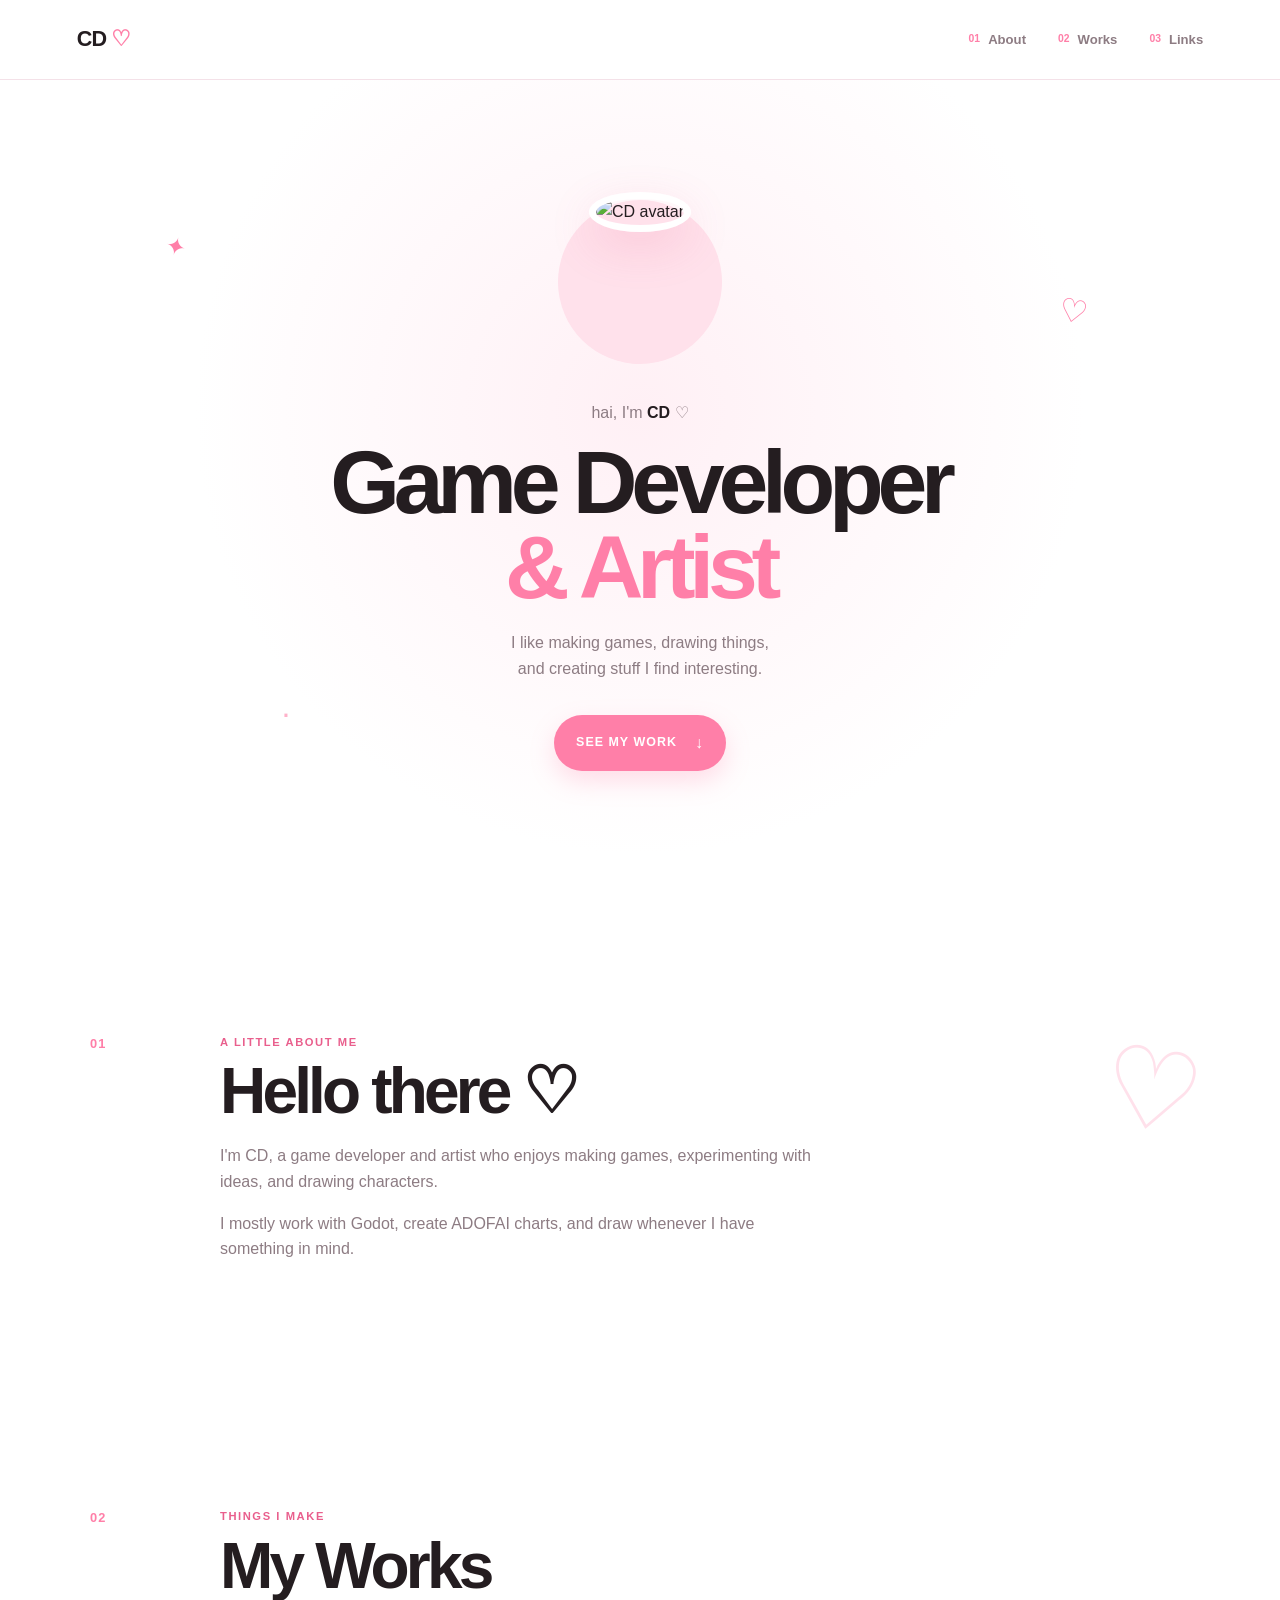
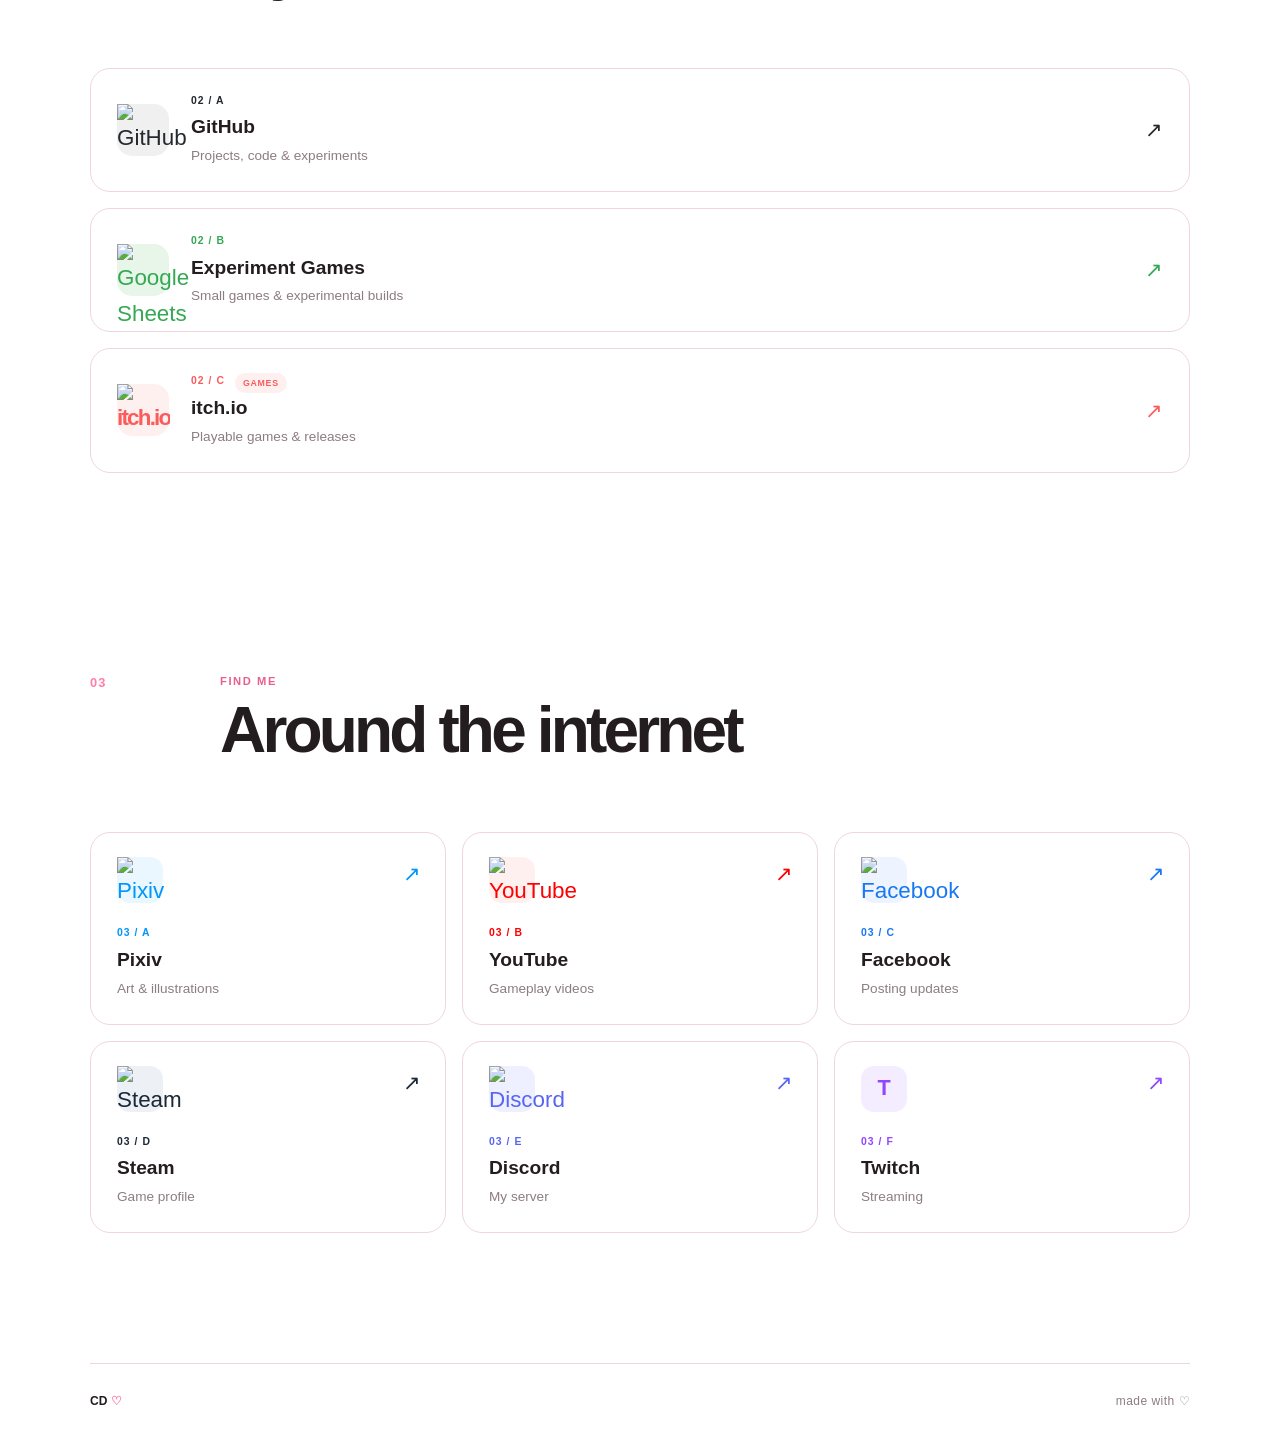
==== commit 2394576c: "fix: correct asset paths and enhance social media card styles" ====
--- a/index.html
+++ b/index.html
@@ -4,9 +4,9 @@
     <meta charset="UTF-8">
     <meta name="viewport" content="width=device-width, initial-scale=1.0">
 
-    <title>CD ♡</title>
-
-    <link rel="icon" type="image/png" href="assets/favicon.png">
+    <title>Catdougan</title>
+
+    <link rel="icon" type="image/png" href="asset/favicon.png">
     <link rel="stylesheet" href="style.css">
 </head>
 
@@ -56,7 +56,7 @@
                     <div class="avatar-bg"></div>
 
                     <img
-                        src="assets/avatar.png"
+                        src="asset/avatar.png"
                         alt="CD avatar"
                         class="avatar"
                     >
@@ -152,23 +152,20 @@
 
             <div class="work-links">
 
-                <!-- GitHub -->
+                <!-- ==================== GITHUB ==================== -->
 
                 <a
                     href="https://github.com/CauDravan"
                     target="_blank"
                     rel="noopener noreferrer"
-                    class="work-card"
+                    class="work-card github-card"
                 >
 
                     <div class="work-icon">
-                        <svg
-                            viewBox="0 0 24 24"
-                            fill="currentColor"
-                            aria-hidden="true"
-                        >
-                            <path d="M12 .5C5.65.5.5 5.65.5 12c0 5.08 3.29 9.39 7.86 10.91.57.1.78-.25.78-.55v-2.13c-3.2.7-3.87-1.54-3.87-1.54-.52-1.33-1.28-1.68-1.28-1.68-1.04-.71.08-.7.08-.7 1.15.08 1.76 1.18 1.76 1.18 1.02 1.75 2.67 1.25 3.32.95.1-.74.4-1.25.73-1.54-2.55-.29-5.23-1.28-5.23-5.69 0-1.26.45-2.29 1.18-3.1-.12-.29-.51-1.47.11-3.06 0 0 .96-.31 3.15 1.18a10.9 10.9 0 0 1 5.74 0c2.19-1.49 3.15-1.18 3.15-1.18.62 1.59.23 2.77.11 3.06.73.81 1.18 1.84 1.18 3.1 0 4.42-2.69 5.39-5.25 5.67.41.35.78 1.04.78 2.1v3.11c0 .3.21.65.79.54A11.51 11.51 0 0 0 23.5 12C23.5 5.65 18.35.5 12 .5Z"/>
-                        </svg>
+                        <img
+                            src="https://cdn.simpleicons.org/github/181717"
+                            alt="GitHub"
+                        >
                     </div>
 
                     <div class="work-info">
@@ -182,23 +179,57 @@
                 </a>
 
 
-                <!-- itch.io -->
-
-                <a
-                    href="https://itch.io/"
-                    target="_blank"
-                    rel="noopener noreferrer"
-                    class="work-card"
-                >
-
-                    <div class="work-icon text-icon">
-                        ♧
+                <!-- ==================== EXPERIMENT GAMES ==================== -->
+
+                <a
+                    href="https://drive.google.com/drive/folders/1-iU4dHou4OdetJVPUu4HOskM89XVPzfE?usp=sharing"
+                    target="_blank"
+                    rel="noopener noreferrer"
+                    class="work-card sheets-card"
+                >
+
+                    <div class="work-icon">
+                        <img
+                            src="https://cdn.simpleicons.org/googlesheets/34A853"
+                            alt="Google Sheets"
+                        >
                     </div>
 
                     <div class="work-info">
                         <span class="work-number">02 / B</span>
-                        <h3>Games</h3>
-                        <p>Playable projects & experiments</p>
+                        <h3>Experiment Games</h3>
+                        <p>Small games & experimental builds</p>
+                    </div>
+
+                    <span class="work-arrow">↗</span>
+
+                </a>
+
+
+                <!-- ==================== ITCH.IO ==================== -->
+
+                <a
+                    href="https://caudravan.itch.io/"
+                    target="_blank"
+                    rel="noopener noreferrer"
+                    class="work-card itch-card"
+                >
+
+                    <div class="work-icon itch-icon">
+                        <img
+                            src="https://cdn.simpleicons.org/itchdotio/FA5C5C"
+                            alt="itch.io"
+                        >
+                    </div>
+
+                    <div class="work-info">
+                        <div class="work-title-row">
+                            <span class="work-number">02 / C</span>
+                            <span class="work-tag">GAMES</span>
+                        </div>
+
+                        <h3>itch.io</h3>
+                        <p>Playable games & releases</p>
                     </div>
 
                     <span class="work-arrow">↗</span>
@@ -235,17 +266,20 @@
 
             <div class="social-links">
 
-                <!-- Art -->
-
-                <a
-                    href="https://www.pixiv.net/"
-                    target="_blank"
-                    rel="noopener noreferrer"
-                    class="social-card"
-                >
-
-                    <div class="social-icon">
-                        ✎
+                <!-- ==================== PIXIV ==================== -->
+
+                <a
+                    href="https://www.pixiv.net/en/users/62635387"
+                    target="_blank"
+                    rel="noopener noreferrer"
+                    class="social-card pixiv-card"
+                >
+
+                    <div class="social-icon">
+                        <img
+                            src="https://cdn.simpleicons.org/pixiv/0096FA"
+                            alt="Pixiv"
+                        >
                     </div>
 
                     <div class="social-info">
@@ -259,53 +293,131 @@
                 </a>
 
 
-                <!-- YouTube -->
+                <!-- ==================== YOUTUBE ==================== -->
 
                 <a
                     href="https://www.youtube.com/@caudravan"
                     target="_blank"
                     rel="noopener noreferrer"
-                    class="social-card"
-                >
-
-                    <div class="social-icon">
-                        ▶
+                    class="social-card youtube-card"
+                >
+
+                    <div class="social-icon">
+                        <img
+                            src="https://cdn.simpleicons.org/youtube/FF0000"
+                            alt="YouTube"
+                        >
                     </div>
 
                     <div class="social-info">
                         <span class="social-number">03 / B</span>
                         <h3>YouTube</h3>
-                        <p>@caudravan</p>
-                    </div>
-
-                    <span class="social-arrow">↗</span>
-
-                </a>
-
-
-                <!-- GitHub -->
-
-                <a
-                    href="https://github.com/CauDravan"
-                    target="_blank"
-                    rel="noopener noreferrer"
-                    class="social-card"
-                >
-
-                    <div class="social-icon">
-                        <svg
-                            viewBox="0 0 24 24"
-                            fill="currentColor"
-                            aria-hidden="true"
-                        >
-                            <path d="M12 .5C5.65.5.5 5.65.5 12c0 5.08 3.29 9.39 7.86 10.91.57.1.78-.25.78-.55v-2.13c-3.2.7-3.87-1.54-3.87-1.54-.52-1.33-1.28-1.68-1.28-1.68-1.04-.71.08-.7.08-.7 1.15.08 1.76 1.18 1.76 1.18 1.02 1.75 2.67 1.25 3.32.95.1-.74.4-1.25.73-1.54-2.55-.29-5.23-1.28-5.23-5.69 0-1.26.45-2.29 1.18-3.1-.12-.29-.51-1.47.11-3.06 0 0 .96-.31 3.15 1.18a10.9 10.9 0 0 1 5.74 0c2.19-1.49 3.15-1.18 3.15-1.18.62 1.59.23 2.77.11 3.06.73.81 1.18 1.84 1.18 3.1 0 4.42-2.69 5.39-5.25 5.67.41.35.78 1.04.78 2.1v3.11c0 .3.21.65.79.54A11.51 11.51 0 0 0 23.5 12C23.5 5.65 18.35.5 12 .5Z"/>
-                        </svg>
+                        <p>Gameplay videos</p>
+                    </div>
+
+                    <span class="social-arrow">↗</span>
+
+                </a>
+
+
+                <!-- ==================== FACEBOOK ==================== -->
+
+                <a
+                    href="https://www.facebook.com/caudravan7"
+                    target="_blank"
+                    rel="noopener noreferrer"
+                    class="social-card facebook-card"
+                >
+
+                    <div class="social-icon">
+                        <img
+                            src="https://cdn.simpleicons.org/facebook/1877F2"
+                            alt="Facebook"
+                        >
                     </div>
 
                     <div class="social-info">
                         <span class="social-number">03 / C</span>
-                        <h3>GitHub</h3>
-                        <p>@CauDravan</p>
+                        <h3>Facebook</h3>
+                        <p>Posting updates</p>
+                    </div>
+
+                    <span class="social-arrow">↗</span>
+
+                </a>
+
+
+                <!-- ==================== STEAM ==================== -->
+
+                <a
+                    href="https://steamcommunity.com/profiles/76561198966199279/"
+                    target="_blank"
+                    rel="noopener noreferrer"
+                    class="social-card steam-card"
+                >
+
+                    <div class="social-icon">
+                        <img
+                            src="https://cdn.simpleicons.org/steam/1B2838"
+                            alt="Steam"
+                        >
+                    </div>
+
+                    <div class="social-info">
+                        <span class="social-number">03 / D</span>
+                        <h3>Steam</h3>
+                        <p>Game profile</p>
+                    </div>
+
+                    <span class="social-arrow">↗</span>
+
+                </a>
+
+
+                <!-- ==================== DISCORD ==================== -->
+
+                <a
+                    href="https://discord.gg/uNCUzU7gNt"
+                    target="_blank"
+                    rel="noopener noreferrer"
+                    class="social-card discord-card"
+                >
+
+                    <div class="social-icon">
+                        <img
+                            src="https://cdn.simpleicons.org/discord/5865F2"
+                            alt="Discord"
+                        >
+                    </div>
+
+                    <div class="social-info">
+                        <span class="social-number">03 / E</span>
+                        <h3>Discord</h3>
+                        <p>My server</p>
+                    </div>
+
+                    <span class="social-arrow">↗</span>
+
+                </a>
+
+
+                <!-- ==================== TWITCH ==================== -->
+
+                <a
+                    href="https://www.twitch.tv/caudravan"
+                    target="_blank"
+                    rel="noopener noreferrer"
+                    class="social-card twitch-card"
+                >
+
+                    <div class="social-icon">
+                        <span class="twitch-symbol">T</span>
+                    </div>
+
+                    <div class="social-info">
+                        <span class="social-number">03 / F</span>
+                        <h3>Twitch</h3>
+                        <p>Streaming</p>
                     </div>
 
                     <span class="social-arrow">↗</span>
--- a/style.css
+++ b/style.css
@@ -723,4 +723,248 @@
     footer {
         width: 90%;
     }
+}
+
+/* =========================================================
+   BRAND COLORS
+========================================================= */
+
+.github-card {
+    --brand: #24292f;
+    --brand-light: #f1f3f5;
+}
+
+.sheets-card {
+    --brand: #34a853;
+    --brand-light: #e8f5e9;
+}
+
+.itch-card {
+    --brand: #fa5c5c;
+    --brand-light: #fff0f0;
+}
+
+.pixiv-card {
+    --brand: #0096fa;
+    --brand-light: #eaf7ff;
+}
+
+.youtube-card {
+    --brand: #ff0000;
+    --brand-light: #fff0f0;
+}
+
+.facebook-card {
+    --brand: #1877f2;
+    --brand-light: #edf4ff;
+}
+
+.steam-card {
+    --brand: #1b2838;
+    --brand-light: #edf1f5;
+}
+
+.discord-card {
+    --brand: #5865f2;
+    --brand-light: #eef0ff;
+}
+
+.twitch-card {
+    --brand: #9146ff;
+    --brand-light: #f4edff;
+}
+
+
+/* =========================================================
+   WORK CARDS
+========================================================= */
+
+.work-card {
+    position: relative;
+}
+
+.work-card .work-icon {
+    background: var(--brand-light);
+    color: var(--brand);
+}
+
+.work-card:hover {
+    border-color: var(--brand);
+}
+
+.work-card .work-number {
+    color: var(--brand);
+}
+
+.work-card .work-arrow {
+    color: var(--brand);
+}
+
+
+/* GitHub */
+
+.github-card .work-icon {
+    background: #f0f0f0;
+    color: #24292f;
+}
+
+
+/* Google Sheets */
+
+.sheets-card .work-icon {
+    background: #e8f5e9;
+    color: #34a853;
+}
+
+
+/* itch.io */
+
+.itch-card .work-icon {
+    background: #fff0f0;
+    color: #fa5c5c;
+}
+
+.itch-icon {
+    font-weight: 900;
+    letter-spacing: -0.08em;
+}
+
+.itch-icon span {
+    font-size: 0.85rem;
+    font-weight: 900;
+}
+
+
+/* Work title + tag */
+
+.work-title-row {
+    display: flex;
+    align-items: center;
+    gap: 10px;
+}
+
+.work-tag {
+    display: inline-flex;
+    align-items: center;
+
+    padding: 3px 8px;
+
+    border-radius: 999px;
+
+    background: #fff0f0;
+    color: #fa5c5c;
+
+    font-size: 0.55rem;
+    font-weight: 900;
+
+    letter-spacing: 0.08em;
+}
+
+
+/* =========================================================
+   SOCIAL CARDS
+========================================================= */
+
+.social-card {
+    position: relative;
+}
+
+.social-card .social-icon {
+    background: var(--brand-light);
+    color: var(--brand);
+}
+
+.social-card:hover {
+    border-color: var(--brand);
+}
+
+.social-card .social-number {
+    color: var(--brand);
+}
+
+.social-card .social-arrow {
+    color: var(--brand);
+}
+
+
+/* =========================================================
+   PIXIV
+========================================================= */
+
+.pixiv-symbol {
+    font-family: Arial, sans-serif;
+
+    font-size: 1.35rem;
+    font-weight: 900;
+
+    letter-spacing: -0.08em;
+}
+
+
+/* =========================================================
+   FACEBOOK
+========================================================= */
+
+.facebook-symbol {
+    font-family: Arial, sans-serif;
+
+    font-size: 1.8rem;
+    font-weight: 900;
+
+    line-height: 1;
+
+    transform: translateY(3px);
+}
+
+
+/* =========================================================
+   STEAM
+========================================================= */
+
+.steam-symbol {
+    font-size: 1.5rem;
+}
+
+
+/* =========================================================
+   DISCORD
+========================================================= */
+
+.discord-symbol {
+    font-size: 1.45rem;
+    font-weight: 900;
+}
+
+
+/* =========================================================
+   TWITCH
+========================================================= */
+
+.twitch-symbol {
+    font-family: Arial, sans-serif;
+
+    font-size: 1.35rem;
+    font-weight: 900;
+}
+
+
+/* =========================================================
+   MOBILE SOCIAL GRID
+========================================================= */
+
+@media (max-width: 800px) {
+
+    .social-links {
+        grid-template-columns: repeat(2, 1fr);
+    }
+
+}
+
+
+@media (max-width: 520px) {
+
+    .social-links {
+        grid-template-columns: 1fr;
+    }
+
 }
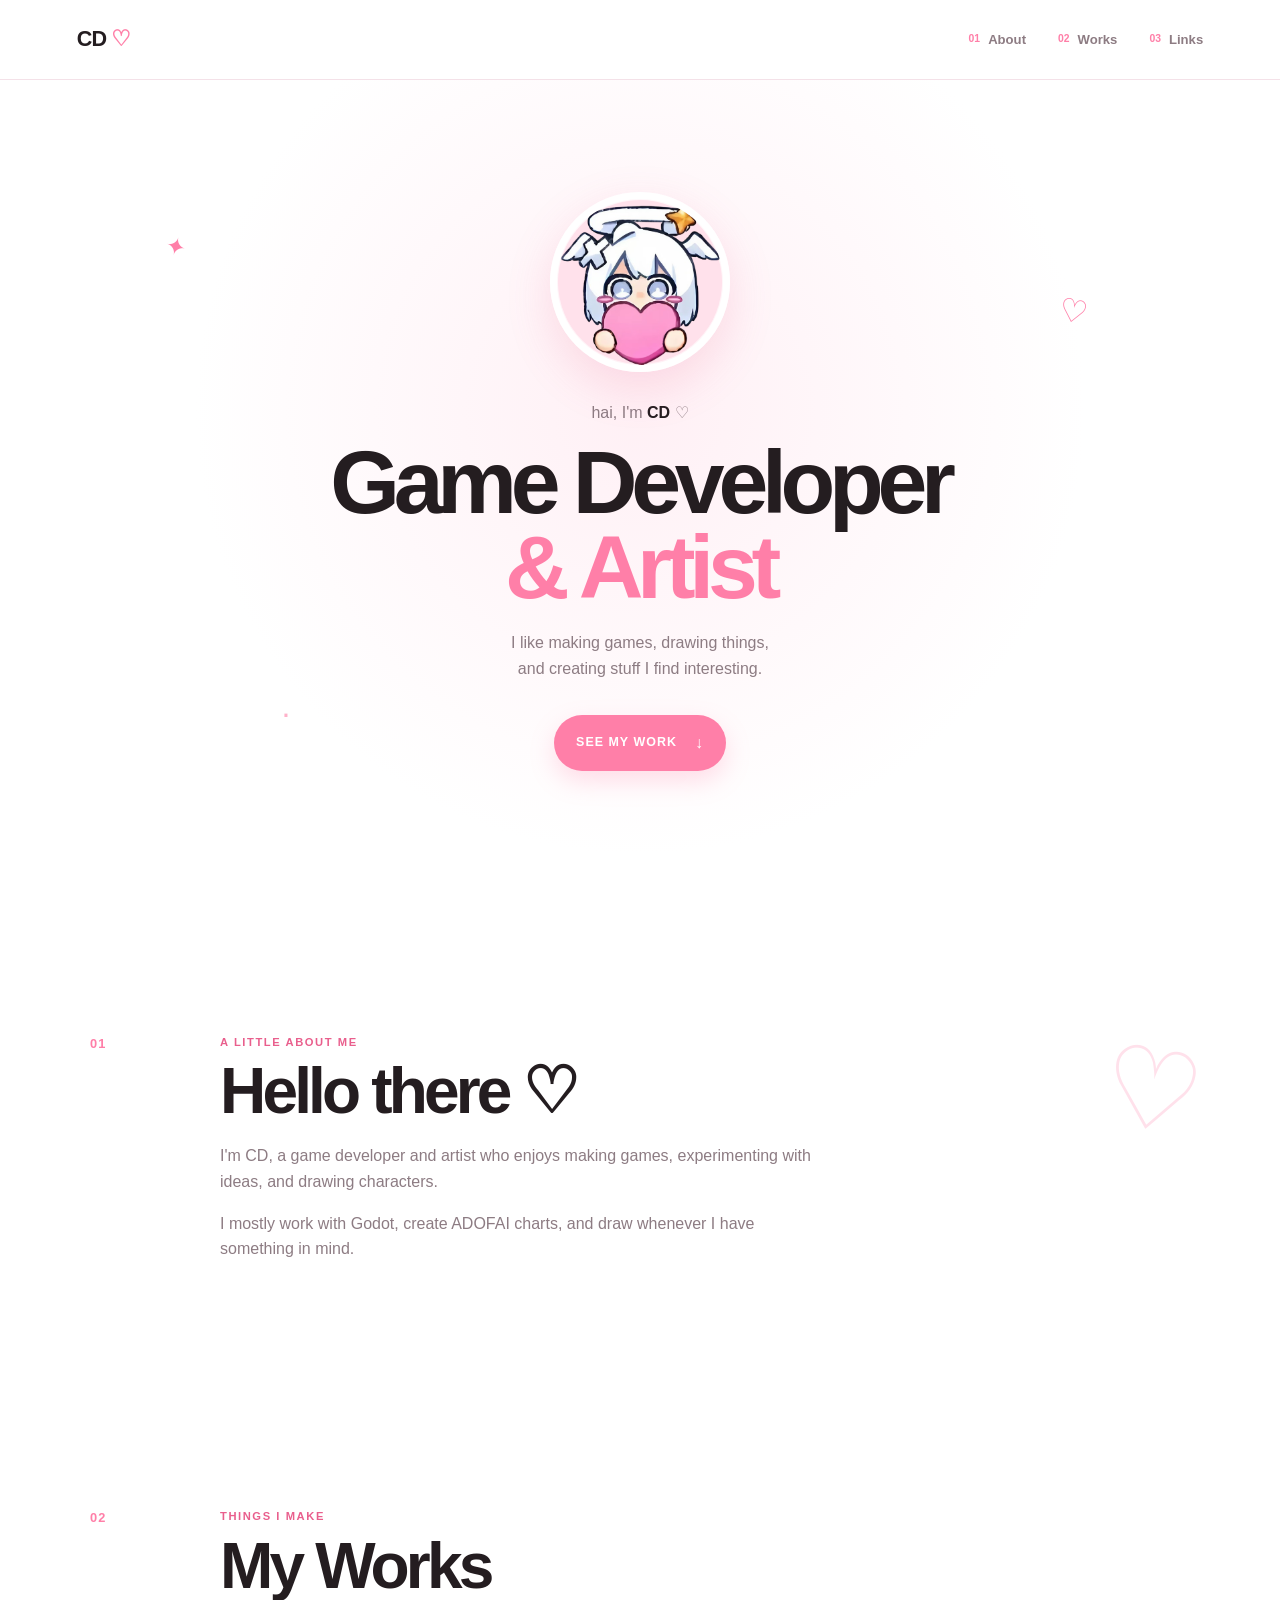
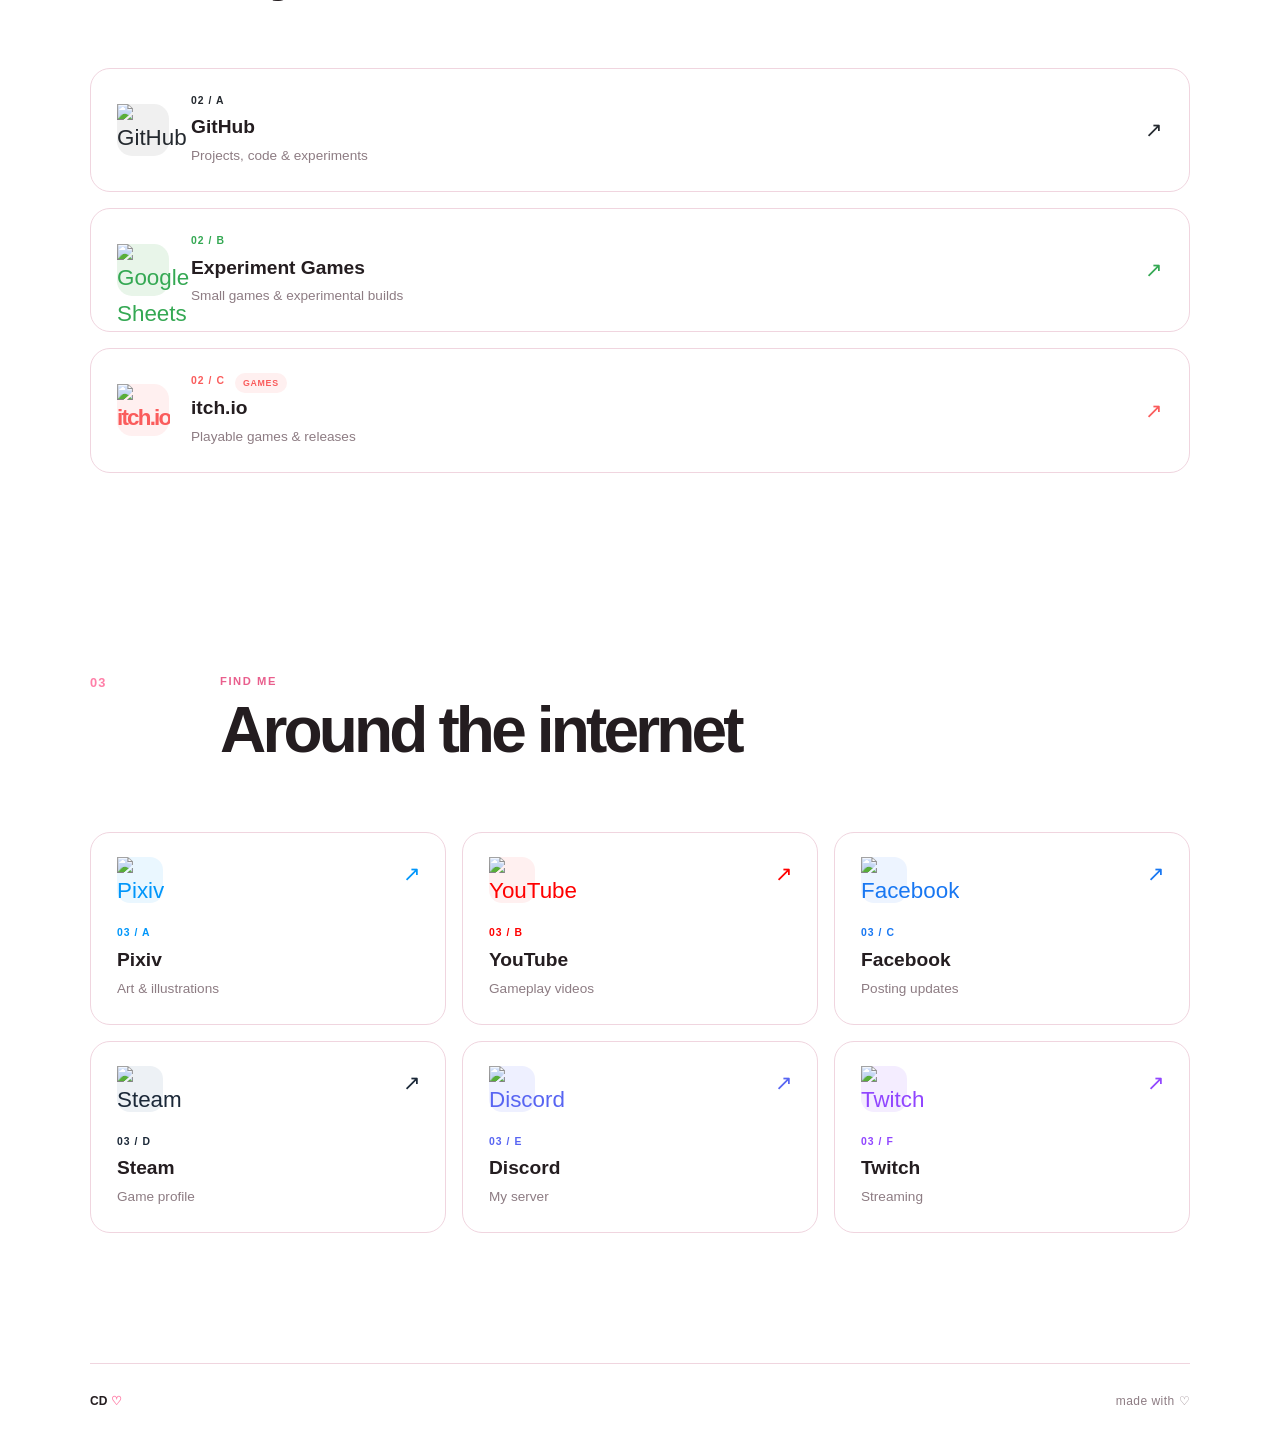
==== commit 7eaeed85: "fix: correct asset paths for favicon and avatar images" ====
--- a/index.html
+++ b/index.html
@@ -6,7 +6,7 @@
 
     <title>Catdougan</title>
 
-    <link rel="icon" type="image/png" href="asset/favicon.png">
+    <link rel="icon" type="image/png" href="assets/favicon.png">
     <link rel="stylesheet" href="style.css">
 </head>
 
@@ -56,7 +56,7 @@
                     <div class="avatar-bg"></div>
 
                     <img
-                        src="asset/avatar.png"
+                        src="assets/avatar.png"
                         alt="CD avatar"
                         class="avatar"
                     >
@@ -411,7 +411,10 @@
                 >
 
                     <div class="social-icon">
-                        <span class="twitch-symbol">T</span>
+                        <img
+                            src="https://cdn.simpleicons.org/twitch/9146FF"
+                            alt="Twitch"
+                        >
                     </div>
 
                     <div class="social-info">
